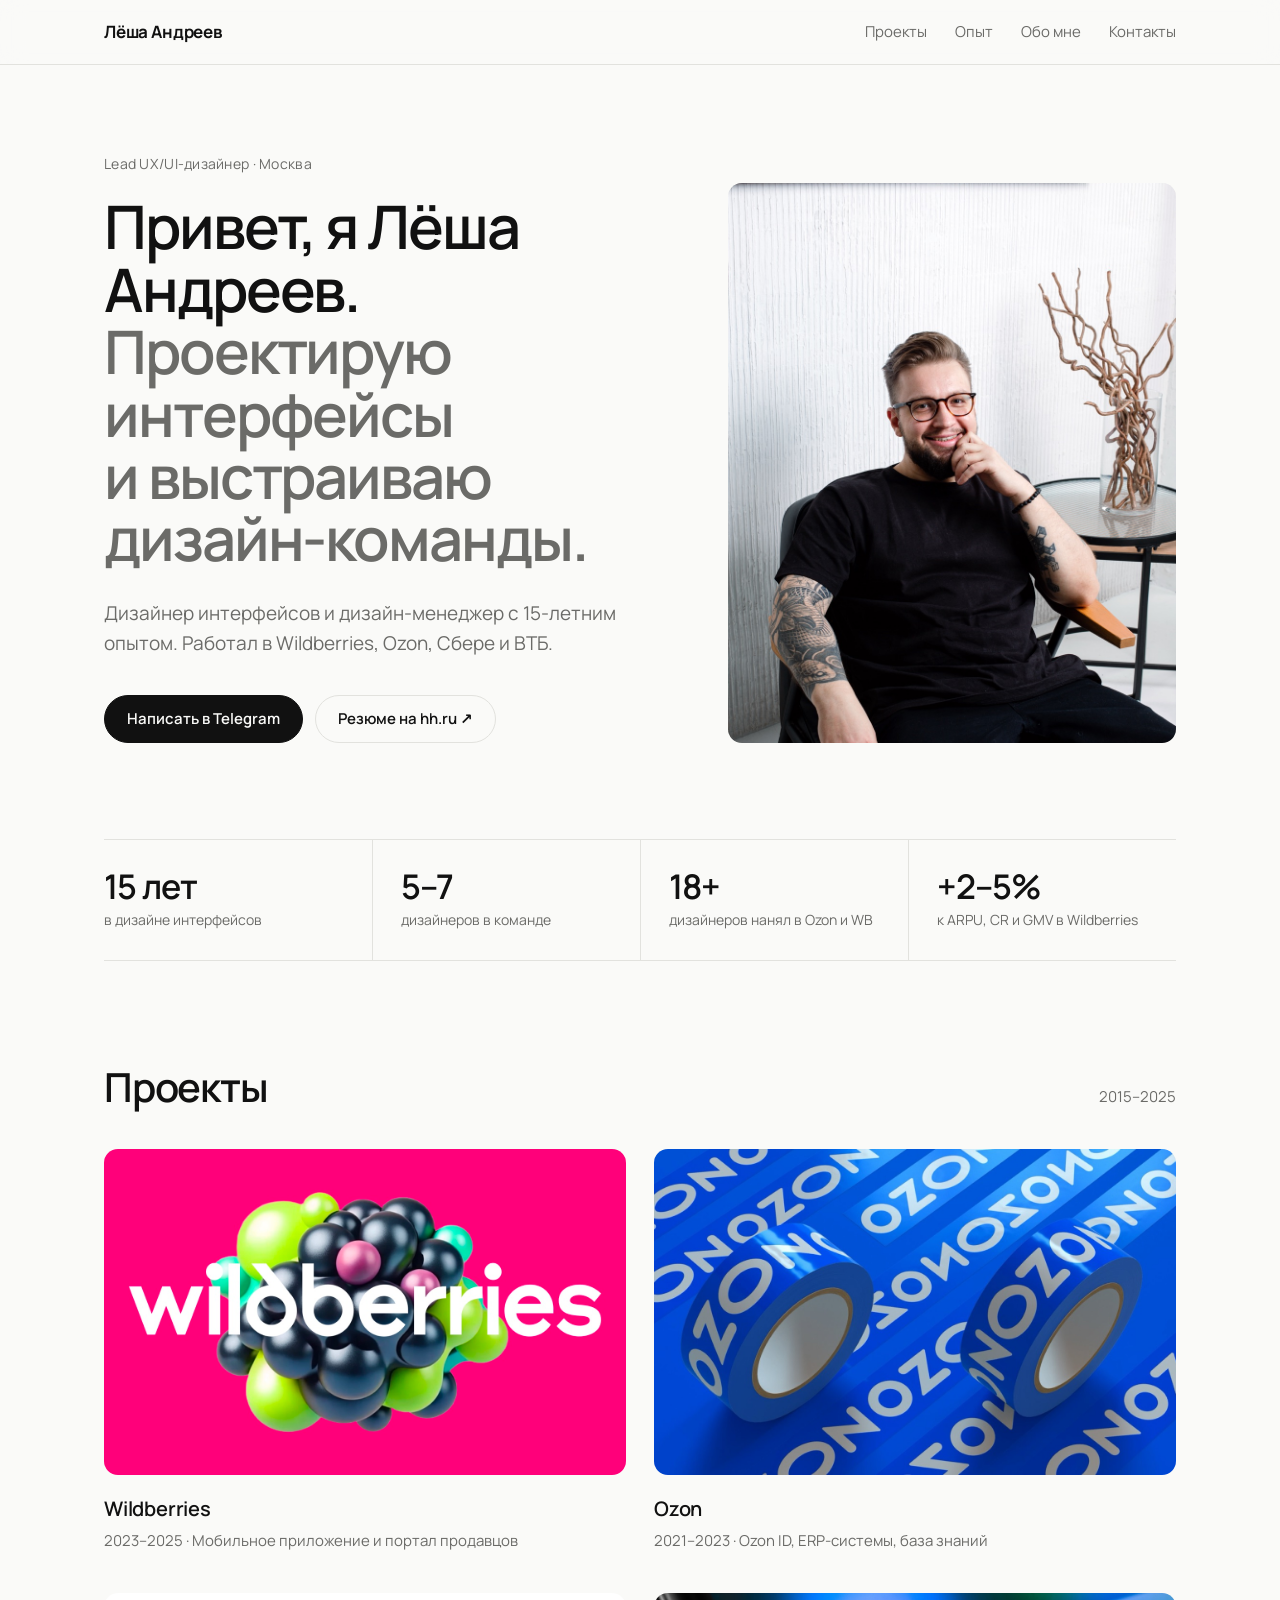
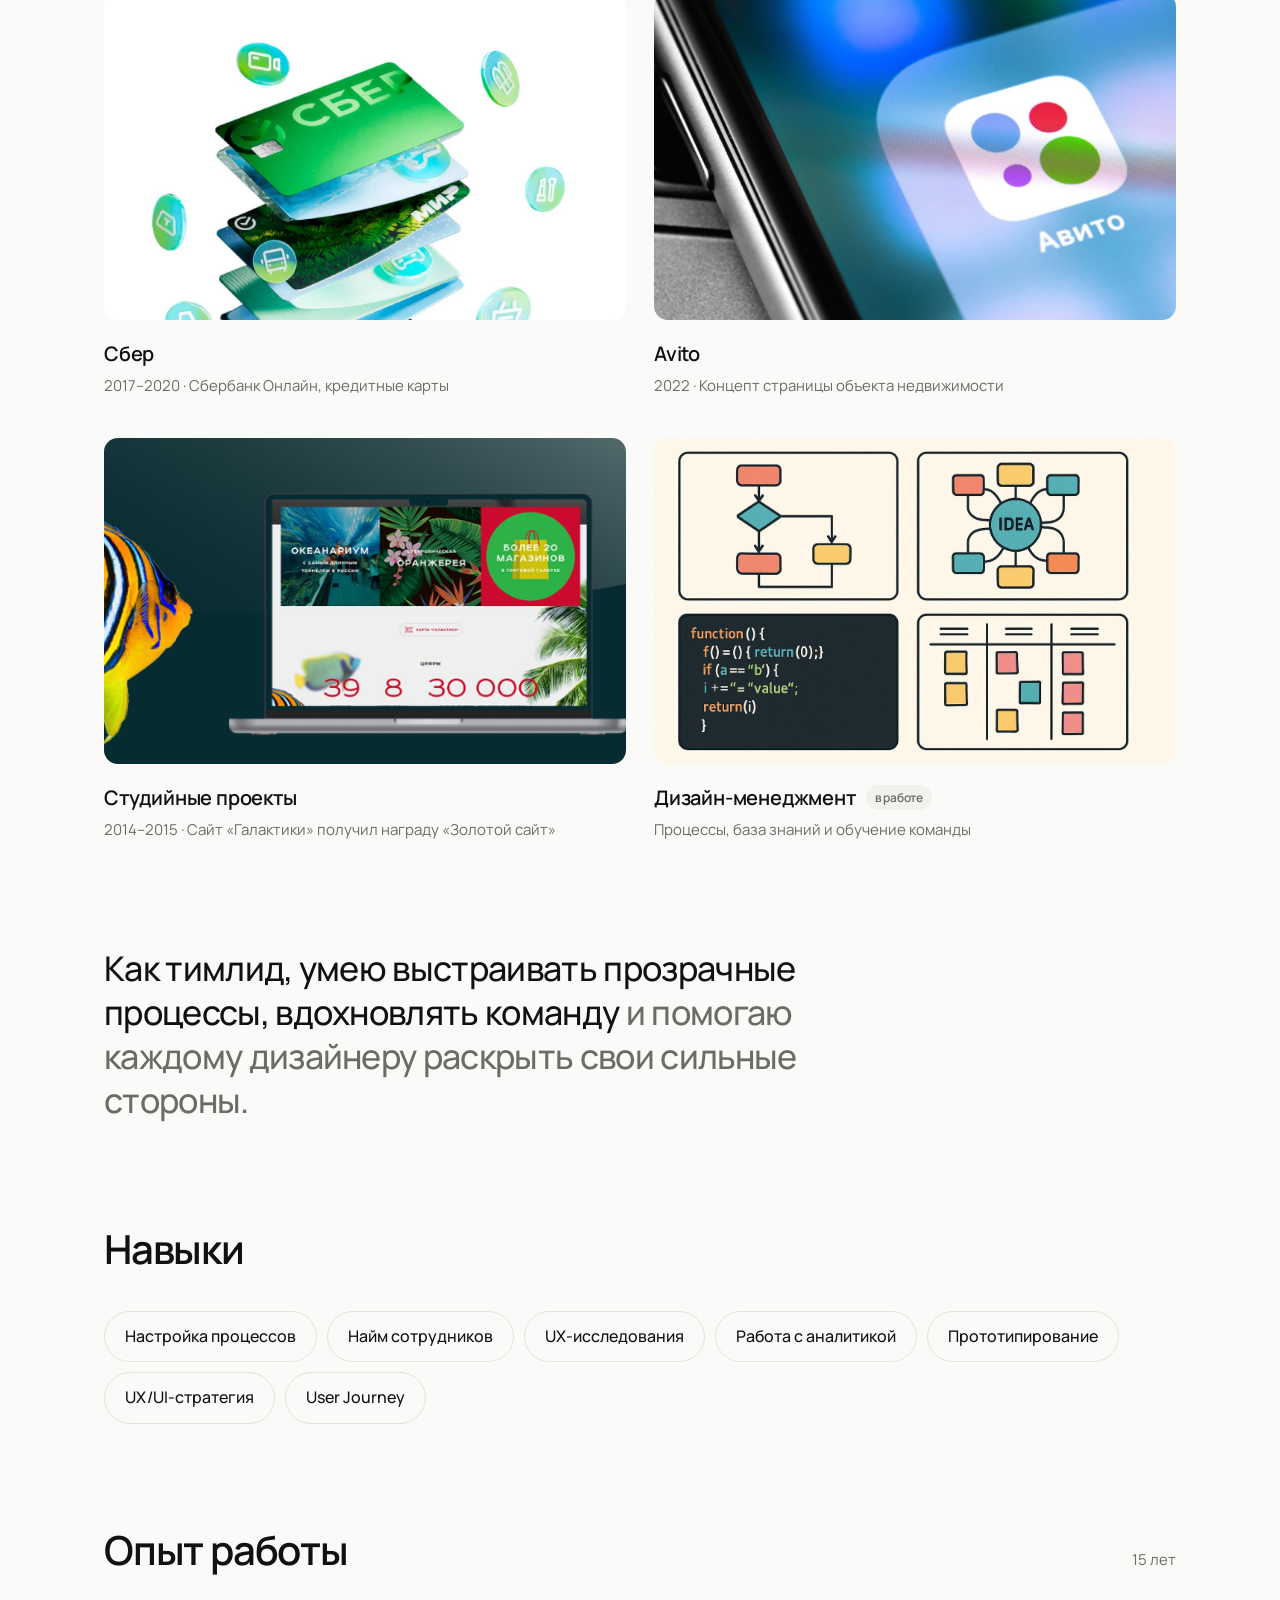
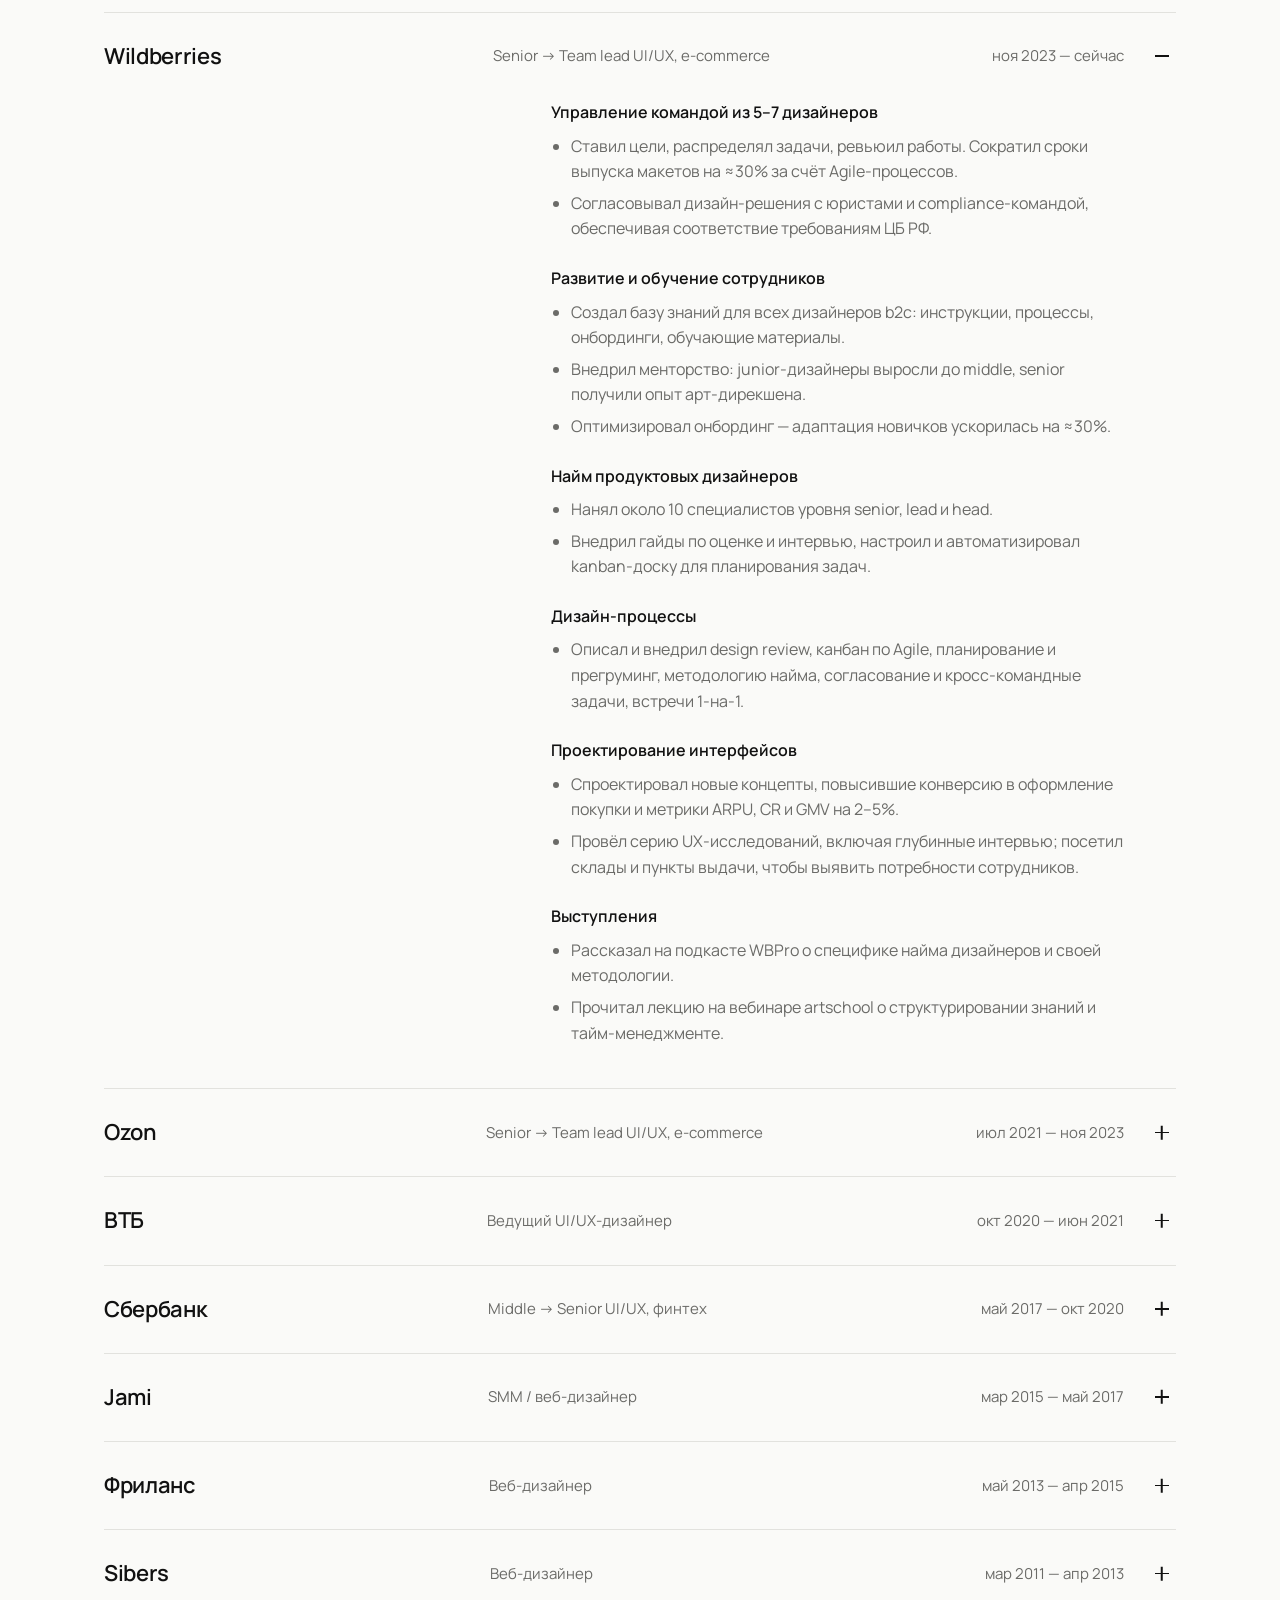
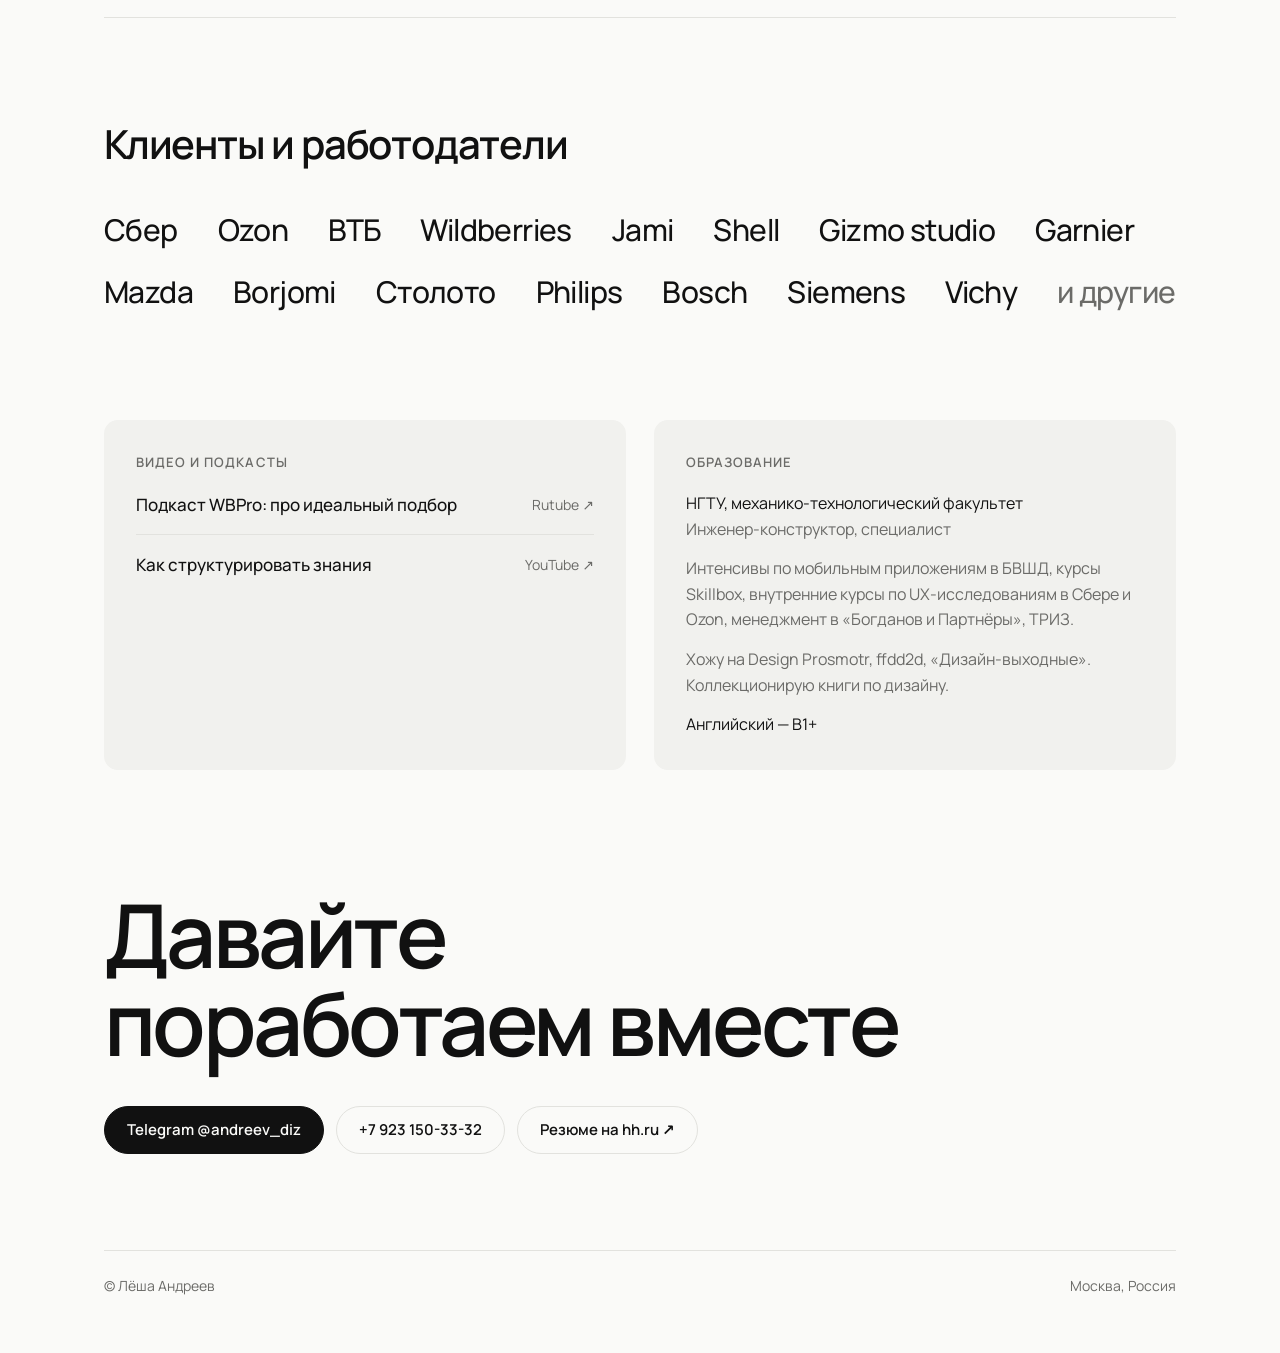
==== index.html @ 130e7003 "Портфолио: одностраничный сайт Co-Authored-By: Claude Opus 5.5 <noreply@anthropic.com>" ====
<!doctype html>
<html lang="ru">
<head>
<meta charset="utf-8">
<meta name="viewport" content="width=device-width, initial-scale=1">
<title>Портфолио Лёши Андреева</title>
<meta name="description" content="Портфолио Лёши Андреева: lead UX/UI-дизайнер и дизайн-менеджер, 15 лет опыта. Wildberries, Ozon, Сбер, ВТБ.">
<link rel="preconnect" href="https://fonts.googleapis.com">
<link rel="preconnect" href="https://fonts.gstatic.com" crossorigin>
<link href="https://fonts.googleapis.com/css2?family=Manrope:wght@400;500;600;700&display=swap" rel="stylesheet">
<style>
  :root {
    --bg: #fafaf8;
    --surface: #f1f1ee;
    --text: #111111;
    --muted: #6b6b68;
    --line: #e2e2de;
    --accent: #111111;
    --radius: 14px;
    --max: 1120px;
  }
  @media (prefers-color-scheme: dark) {
    :root:not([data-theme="light"]) {
      --bg: #0f0f0f;
      --surface: #1a1a1a;
      --text: #f2f2f0;
      --muted: #9a9a96;
      --line: #2a2a2a;
      --accent: #f2f2f0;
    }
  }
  :root[data-theme="dark"] {
    --bg: #0f0f0f;
    --surface: #1a1a1a;
    --text: #f2f2f0;
    --muted: #9a9a96;
    --line: #2a2a2a;
    --accent: #f2f2f0;
  }

  * { box-sizing: border-box; }
  html { scroll-behavior: smooth; }
  body {
    margin: 0;
    background: var(--bg);
    color: var(--text);
    font: 400 17px/1.6 "Manrope", system-ui, -apple-system, sans-serif;
    -webkit-font-smoothing: antialiased;
  }
  a { color: inherit; text-decoration: none; }
  img { display: block; max-width: 100%; }
  .wrap { max-width: var(--max); margin: 0 auto; padding: 0 24px; }

  /* Header */
  header {
    position: sticky; top: 0; z-index: 10;
    background: color-mix(in srgb, var(--bg) 85%, transparent);
    backdrop-filter: blur(12px);
    border-bottom: 1px solid var(--line);
  }
  header .wrap { display: flex; align-items: center; justify-content: space-between; height: 64px; }
  .logo { font-weight: 700; letter-spacing: -0.01em; }
  nav { display: flex; gap: 28px; font-size: 15px; color: var(--muted); }
  nav a:hover { color: var(--text); }

  /* Hero */
  .hero { display: grid; grid-template-columns: 1.25fr 1fr; gap: 64px; align-items: end; padding: 88px 0 96px; }
  .eyebrow { font-size: 14px; color: var(--muted); letter-spacing: 0.02em; margin-bottom: 20px; }
  h1 {
    font-size: clamp(38px, 5vw, 60px); line-height: 1.04; letter-spacing: -0.035em;
    font-weight: 600; margin: 0 0 28px;
  }
  h1 span { color: var(--muted); }
  .lead { font-size: 19px; color: var(--muted); max-width: 30em; margin: 0 0 36px; }
  .actions { display: flex; flex-wrap: wrap; gap: 12px; }
  .btn {
    display: inline-flex; align-items: center; gap: 8px; height: 48px; padding: 0 22px;
    border-radius: 999px; font-weight: 600; font-size: 15px;
    border: 1px solid var(--line); transition: background .2s, border-color .2s;
  }
  .btn:hover { border-color: var(--text); }
  .btn.primary { background: var(--accent); color: var(--bg); border-color: var(--accent); }
  .btn.primary:hover { opacity: .85; }
  .photo { border-radius: var(--radius); overflow: hidden; aspect-ratio: 4 / 5; background: var(--surface); }
  .photo img { width: 100%; height: 100%; object-fit: cover; object-position: 50% 30%; }

  .stats { display: grid; grid-template-columns: repeat(4, 1fr); border-top: 1px solid var(--line); border-bottom: 1px solid var(--line); }
  .stat { padding: 28px 0; }
  .stat + .stat { padding-left: 28px; border-left: 1px solid var(--line); }
  .stat b { display: block; font-size: 34px; font-weight: 600; letter-spacing: -0.03em; line-height: 1.1; }
  .stat span { font-size: 14px; color: var(--muted); }

  /* Sections */
  section { padding: 104px 0 0; }
  .sec-head { display: flex; justify-content: space-between; align-items: baseline; gap: 24px; margin-bottom: 40px; }
  h2 { font-size: clamp(28px, 3.4vw, 40px); letter-spacing: -0.03em; font-weight: 600; margin: 0; line-height: 1.1; }
  .sec-head p { margin: 0; color: var(--muted); font-size: 15px; }

  /* Projects */
  .grid { display: grid; grid-template-columns: repeat(2, 1fr); gap: 40px 28px; }
  .card .cover { border-radius: var(--radius); overflow: hidden; aspect-ratio: 16 / 10; background: var(--surface); }
  .card .cover img { width: 100%; height: 100%; object-fit: cover; transition: transform .6s ease; }
  .card:hover .cover img { transform: scale(1.03); }
  .card h3 { font-size: 20px; font-weight: 600; letter-spacing: -0.01em; margin: 18px 0 4px; display: flex; align-items: center; gap: 10px; }
  .card p { margin: 0; color: var(--muted); font-size: 15px; }
  .tag { font-size: 12px; font-weight: 600; padding: 3px 9px; border-radius: 999px; background: var(--surface); color: var(--muted); }

  /* Quote */
  .quote {
    margin: 104px 0 0; padding: 0;
    font-size: clamp(24px, 3vw, 34px); line-height: 1.3; letter-spacing: -0.02em; font-weight: 500;
    max-width: 24em;
  }
  .quote span { color: var(--muted); }

  /* Skills */
  .chips { display: flex; flex-wrap: wrap; gap: 10px; }
  .chip { padding: 12px 20px; border: 1px solid var(--line); border-radius: 999px; font-size: 16px; font-weight: 500; }

  /* Experience */
  .jobs { border-top: 1px solid var(--line); }
  details { border-bottom: 1px solid var(--line); }
  summary {
    list-style: none; cursor: pointer;
    display: grid; grid-template-columns: 1fr 1.3fr auto 28px; gap: 24px; align-items: center;
    padding: 26px 0;
  }
  summary::-webkit-details-marker { display: none; }
  summary .co { font-size: 22px; font-weight: 600; letter-spacing: -0.015em; }
  summary .role { color: var(--muted); font-size: 15px; }
  summary .when { color: var(--muted); font-size: 15px; white-space: nowrap; text-align: right; }
  summary .plus { width: 28px; height: 28px; position: relative; }
  summary .plus::before, summary .plus::after {
    content: ""; position: absolute; left: 7px; right: 7px; top: 13px; height: 1.5px; background: var(--text); transition: transform .25s;
  }
  summary .plus::after { transform: rotate(90deg); }
  details[open] summary .plus::after { transform: rotate(0); }
  summary:hover .co { opacity: .7; }
  .job-body { display: grid; grid-template-columns: 1fr 1.3fr auto 28px; gap: 24px; padding: 0 0 36px; }
  .job-body > div { grid-column: 2 / 4; }
  .job-body h4 { font-size: 16px; font-weight: 600; margin: 24px 0 8px; }
  .job-body h4:first-child { margin-top: 0; }
  .job-body p { margin: 0 0 10px; color: var(--muted); font-size: 16px; }
  .job-body ul { margin: 0; padding-left: 20px; color: var(--muted); font-size: 16px; }
  .job-body li { margin-bottom: 6px; }

  /* Clients */
  .clients { display: flex; flex-wrap: wrap; gap: 14px 40px; font-size: clamp(22px, 2.6vw, 30px); font-weight: 500; letter-spacing: -0.02em; }
  .clients span:last-child { color: var(--muted); }

  /* Talks + education */
  .two { display: grid; grid-template-columns: 1fr 1fr; gap: 28px; }
  .box { background: var(--surface); border-radius: var(--radius); padding: 32px; }
  .box h3 { font-size: 13px; font-weight: 600; text-transform: uppercase; letter-spacing: 0.08em; color: var(--muted); margin: 0 0 18px; }
  .box p { margin: 0 0 14px; font-size: 16px; }
  .box p:last-child { margin-bottom: 0; }
  .box .sub { color: var(--muted); }
  .talk { display: flex; justify-content: space-between; align-items: center; gap: 16px; padding: 16px 0; border-top: 1px solid var(--line); font-weight: 500; }
  .talk:first-of-type { border-top: 0; padding-top: 0; }
  .talk:hover { opacity: .65; }
  .talk small { color: var(--muted); font-weight: 400; font-size: 14px; white-space: nowrap; }

  /* Contact */
  .contact { padding: 120px 0 56px; }
  .contact h2 { font-size: clamp(40px, 7vw, 88px); line-height: 1; letter-spacing: -0.04em; margin-bottom: 40px; }
  .contact-list { display: flex; flex-wrap: wrap; gap: 12px; margin-bottom: 96px; }
  footer { display: flex; justify-content: space-between; gap: 16px; flex-wrap: wrap; color: var(--muted); font-size: 14px; border-top: 1px solid var(--line); padding-top: 24px; }

  /* Mobile */
  @media (max-width: 860px) {
    .wrap { padding: 0 16px; }
    nav { gap: 18px; font-size: 14px; }
    nav .hide-sm { display: none; }
    .hero { grid-template-columns: 1fr; gap: 40px; padding: 48px 0 56px; }
    .photo { aspect-ratio: 1 / 1; }
    .stats { grid-template-columns: repeat(2, 1fr); }
    .stat:nth-child(3) { padding-left: 0; border-left: 0; }
    .stat:nth-child(n+3) { border-top: 1px solid var(--line); }
    section { padding-top: 72px; }
    .quote { margin-top: 72px; }
    .sec-head { flex-direction: column; gap: 8px; margin-bottom: 28px; }
    .grid { grid-template-columns: 1fr; gap: 32px; }
    summary { grid-template-columns: 1fr 28px; gap: 4px 16px; padding: 20px 0; }
    summary .co { grid-column: 1; }
    summary .plus { grid-column: 2; grid-row: 1 / 4; }
    summary .role, summary .when { grid-column: 1; text-align: left; }
    .job-body { display: block; padding-bottom: 28px; }
    .two { grid-template-columns: 1fr; }
    .box { padding: 24px; }
    .contact { padding-top: 80px; }
    .contact-list { margin-bottom: 64px; }
  }
</style>
</head>
<body>

<header>
  <div class="wrap">
    <a href="#top" class="logo">Лёша Андреев</a>
    <nav>
      <a href="#projects">Проекты</a>
      <a href="#experience">Опыт</a>
      <a href="#about" class="hide-sm">Обо мне</a>
      <a href="#contact">Контакты</a>
    </nav>
  </div>
</header>

<main id="top">
  <div class="wrap">

    <div class="hero">
      <div>
        <div class="eyebrow">Lead UX/UI-дизайнер · Москва</div>
        <h1>Привет, я Лёша Андреев.<br><span>Проектирую интерфейсы и&nbsp;выстраиваю дизайн-команды.</span></h1>
        <p class="lead">Дизайнер интерфейсов и дизайн-менеджер с 15-летним опытом. Работал в Wildberries, Ozon, Сбере и ВТБ.</p>
        <div class="actions">
          <a class="btn primary" href="https://t.me/andreev_diz" target="_blank" rel="noopener">Написать в Telegram</a>
          <a class="btn" href="https://hh.ru/resume/7a174d0dff00e1d45f0039ed1f344945765846" target="_blank" rel="noopener">Резюме на hh.ru ↗</a>
        </div>
      </div>
      <div class="photo"><img src="img/me.jpg" alt="Лёша Андреев" width="933" height="1400"></div>
    </div>

    <div class="stats">
      <div class="stat"><b>15 лет</b><span>в дизайне интерфейсов</span></div>
      <div class="stat"><b>5–7</b><span>дизайнеров в команде</span></div>
      <div class="stat"><b>18+</b><span>дизайнеров нанял в Ozon и WB</span></div>
      <div class="stat"><b>+2–5%</b><span>к ARPU, CR и GMV в Wildberries</span></div>
    </div>

    <section id="projects">
      <div class="sec-head">
        <h2>Проекты</h2>
        <p>2015–2025</p>
      </div>
      <div class="grid">
        <article class="card">
          <div class="cover"><img src="img/wb-cover.jpg" alt="Интерфейсы Wildberries" loading="lazy"></div>
          <h3>Wildberries</h3>
          <p>2023–2025 · Мобильное приложение и портал продавцов</p>
        </article>
        <article class="card">
          <div class="cover"><img src="img/ozon-cover.jpg" alt="Ozon" loading="lazy"></div>
          <h3>Ozon</h3>
          <p>2021–2023 · Ozon ID, ERP-системы, база знаний</p>
        </article>
        <article class="card">
          <div class="cover"><img src="img/sber-cover.jpg" alt="Кредитные карты Сбера" loading="lazy"></div>
          <h3>Сбер</h3>
          <p>2017–2020 · Сбербанк Онлайн, кредитные карты</p>
        </article>
        <article class="card">
          <div class="cover"><img src="img/avito-cover.jpg" alt="Авито" loading="lazy"></div>
          <h3>Avito</h3>
          <p>2022 · Концепт страницы объекта недвижимости</p>
        </article>
        <article class="card">
          <div class="cover"><img src="img/studio-cover.jpg" alt="Сайт «Галактика»" loading="lazy"></div>
          <h3>Студийные проекты</h3>
          <p>2014–2015 · Сайт «Галактики» получил награду «Золотой сайт»</p>
        </article>
        <article class="card">
          <div class="cover"><img src="img/dm-cover.jpg" alt="Дизайн-менеджмент" loading="lazy"></div>
          <h3>Дизайн-менеджмент <span class="tag">в работе</span></h3>
          <p>Процессы, база знаний и обучение команды</p>
        </article>
      </div>
    </section>

    <p class="quote" id="about">Как тимлид, умею выстраивать прозрачные процессы, вдохновлять команду <span>и помогаю каждому дизайнеру раскрыть свои сильные стороны.</span></p>

    <section>
      <div class="sec-head"><h2>Навыки</h2></div>
      <div class="chips">
        <span class="chip">Настройка процессов</span>
        <span class="chip">Найм сотрудников</span>
        <span class="chip">UX-исследования</span>
        <span class="chip">Работа с аналитикой</span>
        <span class="chip">Прототипирование</span>
        <span class="chip">UX/UI-стратегия</span>
        <span class="chip">User Journey</span>
      </div>
    </section>

    <section id="experience">
      <div class="sec-head">
        <h2>Опыт работы</h2>
        <p>15 лет</p>
      </div>
      <div class="jobs">

        <details open>
          <summary><span class="co">Wildberries</span><span class="role">Senior → Team lead UI/UX, e-commerce</span><span class="when">ноя 2023 — сейчас</span><span class="plus"></span></summary>
          <div class="job-body"><div>
            <h4>Управление командой из 5–7 дизайнеров</h4>
            <ul>
              <li>Ставил цели, распределял задачи, ревьюил работы. Сократил сроки выпуска макетов на ≈30% за счёт Agile-процессов.</li>
              <li>Согласовывал дизайн-решения с юристами и compliance-командой, обеспечивая соответствие требованиям ЦБ РФ.</li>
            </ul>
            <h4>Развитие и обучение сотрудников</h4>
            <ul>
              <li>Создал базу знаний для всех дизайнеров b2c: инструкции, процессы, онбординги, обучающие материалы.</li>
              <li>Внедрил менторство: junior-дизайнеры выросли до middle, senior получили опыт арт-дирекшена.</li>
              <li>Оптимизировал онбординг — адаптация новичков ускорилась на ≈30%.</li>
            </ul>
            <h4>Найм продуктовых дизайнеров</h4>
            <ul>
              <li>Нанял около 10 специалистов уровня senior, lead и head.</li>
              <li>Внедрил гайды по оценке и интервью, настроил и автоматизировал kanban-доску для планирования задач.</li>
            </ul>
            <h4>Дизайн-процессы</h4>
            <ul>
              <li>Описал и внедрил design review, канбан по Agile, планирование и прегруминг, методологию найма, согласование и кросс-командные задачи, встречи 1-на-1.</li>
            </ul>
            <h4>Проектирование интерфейсов</h4>
            <ul>
              <li>Спроектировал новые концепты, повысившие конверсию в оформление покупки и метрики ARPU, CR и GMV на 2–5%.</li>
              <li>Провёл серию UX-исследований, включая глубинные интервью; посетил склады и пункты выдачи, чтобы выявить потребности сотрудников.</li>
            </ul>
            <h4>Выступления</h4>
            <ul>
              <li>Рассказал на подкасте WBPro о специфике найма дизайнеров и своей методологии.</li>
              <li>Прочитал лекцию на вебинаре artschool о структурировании знаний и тайм-менеджменте.</li>
            </ul>
          </div></div>
        </details>

        <details>
          <summary><span class="co">Ozon</span><span class="role">Senior → Team lead UI/UX, e-commerce</span><span class="when">июл 2021 — ноя 2023</span><span class="plus"></span></summary>
          <div class="job-body"><div>
            <h4>Управление командой 5+ дизайнеров</h4>
            <ul>
              <li>Ставил цели, распределял задачи, ревьюил работы. Сократил сроки выпуска макетов на ≈30% за счёт Agile-процессов.</li>
              <li>Нанял 8+ дизайнеров, в том числе двух лидов.</li>
            </ul>
            <h4>Развитие сотрудников</h4>
            <ul>
              <li>Выстроил внутреннее обучение и наставничество, сформировал культуру постоянного развития. Подбирал курсы для сотрудников на основе анализа их слабых сторон.</li>
            </ul>
            <h4>Дизайн-процессы</h4>
            <ul>
              <li>Создал систему анализа негативных отзывов на основе Big Data.</li>
              <li>Внедрил design review, канбан по Agile, планирование и прегруминг, методологию найма, встречи 1-на-1.</li>
            </ul>
            <h4>Проектирование интерфейсов</h4>
            <ul>
              <li>Спроектировал и протестировал единую авторизацию Ozon ID для всех платформ: скорость авторизации +28%, безопасность приложений STD +14%.</li>
              <li>Переработал CRM для техподдержки — время обработки заявок сократилось на 36%.</li>
              <li>Добавил и стандартизировал 100+ компонентов дизайн-системы, выстроил паттерны и мастер-файлы — внедрение в разработку ускорилось на 26%.</li>
            </ul>
            <h4>UX-исследования</h4>
            <ul>
              <li>Работал «в полях»: ездил к сотрудникам техподдержки, которые пользуются софтом моей команды, проводил глубинные интервью.</li>
              <li>Обеспечил рост конверсии на 15% благодаря улучшениям интерфейса и A/B-тестам.</li>
            </ul>
          </div></div>
        </details>

        <details>
          <summary><span class="co">ВТБ</span><span class="role">Ведущий UI/UX-дизайнер</span><span class="when">окт 2020 — июн 2021</span><span class="plus"></span></summary>
          <div class="job-body"><div>
            <p>Полный цикл дизайна цифровых продуктов для B2B- и B2C-направлений банка: проектирование, исследования, прототипы, пользовательские сценарии, юзабилити-тесты и сопровождение разработки.</p>
            <h4>Результаты</h4>
            <ul>
              <li>Регистрации юрлиц через сайт выросли на 34%, видимость новых сервисов (SOV) — на 23%.</li>
              <li>Создал сервисы онлайн-регистрации ИП и ООО на сайте ВТБ — от исследований до тестирования готовых решений.</li>
              <li>Разработал серию продающих лендингов для малого и среднего бизнеса.</li>
              <li>Создавал баннеры и адаптировал креативы для онлайн- и офлайн-кампаний.</li>
              <li>Участвовал во всех этапах вывода новых продуктов — от идеи до аналитики поведения пользователей.</li>
            </ul>
          </div></div>
        </details>

        <details>
          <summary><span class="co">Сбербанк</span><span class="role">Middle → Senior UI/UX, финтех</span><span class="when">май 2017 — окт 2020</span><span class="plus"></span></summary>
          <div class="job-body"><div>
            <h4>Проектирование интерфейсов</h4>
            <ul>
              <li>Проектировал и модернизировал мобильное приложение и веб-версию «Сбербанк Онлайн».</li>
              <li>Разработал интерфейсы оформления и выдачи кредитных карт (WEB 3.0, SBOL PRO).</li>
              <li>Создал внутренние сервисы для рабочих мест сотрудников ППРБ.</li>
            </ul>
            <h4>Менторство и обучение</h4>
            <ul>
              <li>Внедрил методику проектирования в Figma для аналитических команд: обучил две команды, провёл три вебинара, подготовил шаблоны и видеолекции.</li>
              <li>Курировал трёх дизайнеров как ментор.</li>
            </ul>
            <h4>Исследования и аналитика</h4>
            <ul>
              <li>Провёл 20+ UX-исследований и юзабилити-тестов, в том числе тестировал инклюзивные интерфейсы с незрячими пользователями.</li>
              <li>По метрикам нашёл слабые места в оформлении кредитных карт, сократил число шагов и поднял конверсию на 17%.</li>
            </ul>
            <h4>Процессы и документация</h4>
            <ul>
              <li>Перенёс корпоративный UI-kit из Sketch в Figma.</li>
              <li>Создал каталог экранных форм в InVision для проекта ЕКПиТ, участвовал в создании методического пособия по проектированию интерфейсов.</li>
              <li>Регулярно презентовал проекты дизайн-комьюнити и руководству, читал лекции для дизайнеров компании.</li>
            </ul>
          </div></div>
        </details>

        <details>
          <summary><span class="co">Jami</span><span class="role">SMM / веб-дизайнер</span><span class="when">мар 2015 — май 2017</span><span class="plus"></span></summary>
          <div class="job-body"><div>
            <p>Визуальный контент для SMM-стратегий международных брендов: Mazda, Bosch, Philips, Siemens, Borjomi, Garnier, Vichy и других.</p>
            <ul>
              <li>Формировал концепции визуального стиля, генерировал идеи для постинга и промокампаний.</li>
              <li>Делал статичные, анимированные и видеопосты для соцсетей.</li>
              <li>Оформлял профили и истории брендов, адаптировал контент под брендбук каждого клиента.</li>
              <li>Согласовывал креативные концепции с командой и заказчиком.</li>
            </ul>
          </div></div>
        </details>

        <details>
          <summary><span class="co">Фриланс</span><span class="role">Веб-дизайнер</span><span class="when">май 2013 — апр 2015</span><span class="plus"></span></summary>
          <div class="job-body"><div>
            <p>Фирменный стиль, дизайн-стратегии и интерфейсы сайтов для компаний разных отраслей — от сбора требований до сдачи продукта.</p>
            <ul>
              <li>Открыл собственную дизайн-студию и нанял около 20 специалистов.</li>
              <li>Реализовал 40+ проектов фирменного стиля, веб-дизайна и иллюстраций.</li>
              <li>Собирал и вёл команды для крупных проектов; несколько работ отметили профессиональные сообщества.</li>
            </ul>
          </div></div>
        </details>

        <details>
          <summary><span class="co">Sibers</span><span class="role">Веб-дизайнер</span><span class="when">мар 2011 — апр 2013</span><span class="plus"></span></summary>
          <div class="job-body"><div>
            <p>Дизайн цифровых продуктов для частных американских компаний и госструктур — медицина, пожарная безопасность, недвижимость.</p>
            <ul>
              <li>Оценивал объём, сроки и стоимость дизайна для крупных проектов.</li>
              <li>Писал проектную и техническую документацию на английском, вёл переговоры с зарубежными заказчиками и презентовал решения.</li>
              <li>Ускорил согласование этапов за счёт налаженной коммуникации между командой и клиентами.</li>
            </ul>
          </div></div>
        </details>

      </div>
    </section>

    <section>
      <div class="sec-head"><h2>Клиенты и работодатели</h2></div>
      <div class="clients">
        <span>Сбер</span><span>Ozon</span><span>ВТБ</span><span>Wildberries</span><span>Jami</span><span>Shell</span><span>Gizmo studio</span><span>Garnier</span><span>Mazda</span><span>Borjomi</span><span>Столото</span><span>Philips</span><span>Bosch</span><span>Siemens</span><span>Vichy</span><span>и другие</span>
      </div>
    </section>

    <section>
      <div class="two">
        <div class="box">
          <h3>Видео и подкасты</h3>
          <a class="talk" href="https://rutube.ru/video/private/43c2cfaa48f5e0c092d3531594879c45/?p=OMNYX0XNSDkh44FQ8rXd_A" target="_blank" rel="noopener">Подкаст WBPro: про идеальный подбор <small>Rutube ↗</small></a>
          <a class="talk" href="https://youtu.be/RkcHl_42Igc?si=8VWxvNSe-mC_7-BV" target="_blank" rel="noopener">Как структурировать знания <small>YouTube ↗</small></a>
        </div>
        <div class="box">
          <h3>Образование</h3>
          <p>НГТУ, механико-технологический факультет<br><span class="sub">Инженер-конструктор, специалист</span></p>
          <p class="sub">Интенсивы по мобильным приложениям в БВШД, курсы Skillbox, внутренние курсы по UX-исследованиям в Сбере и Ozon, менеджмент в «Богданов и Партнёры», ТРИЗ.</p>
          <p class="sub">Хожу на Design Prosmotr, ffdd2d, «Дизайн-выходные». Коллекционирую книги по дизайну.</p>
          <p>Английский — B1+</p>
        </div>
      </div>
    </section>

    <div class="contact" id="contact">
      <h2>Давайте<br>поработаем вместе</h2>
      <div class="contact-list">
        <a class="btn primary" href="https://t.me/andreev_diz" target="_blank" rel="noopener">Telegram @andreev_diz</a>
        <a class="btn" href="tel:+79231503332">+7 923 150-33-32</a>
        <a class="btn" href="https://hh.ru/resume/7a174d0dff00e1d45f0039ed1f344945765846" target="_blank" rel="noopener">Резюме на hh.ru ↗</a>
      </div>
      <footer>
        <span>© Лёша Андреев</span>
        <span>Москва, Россия</span>
      </footer>
    </div>

  </div>
</main>
</body>
</html>
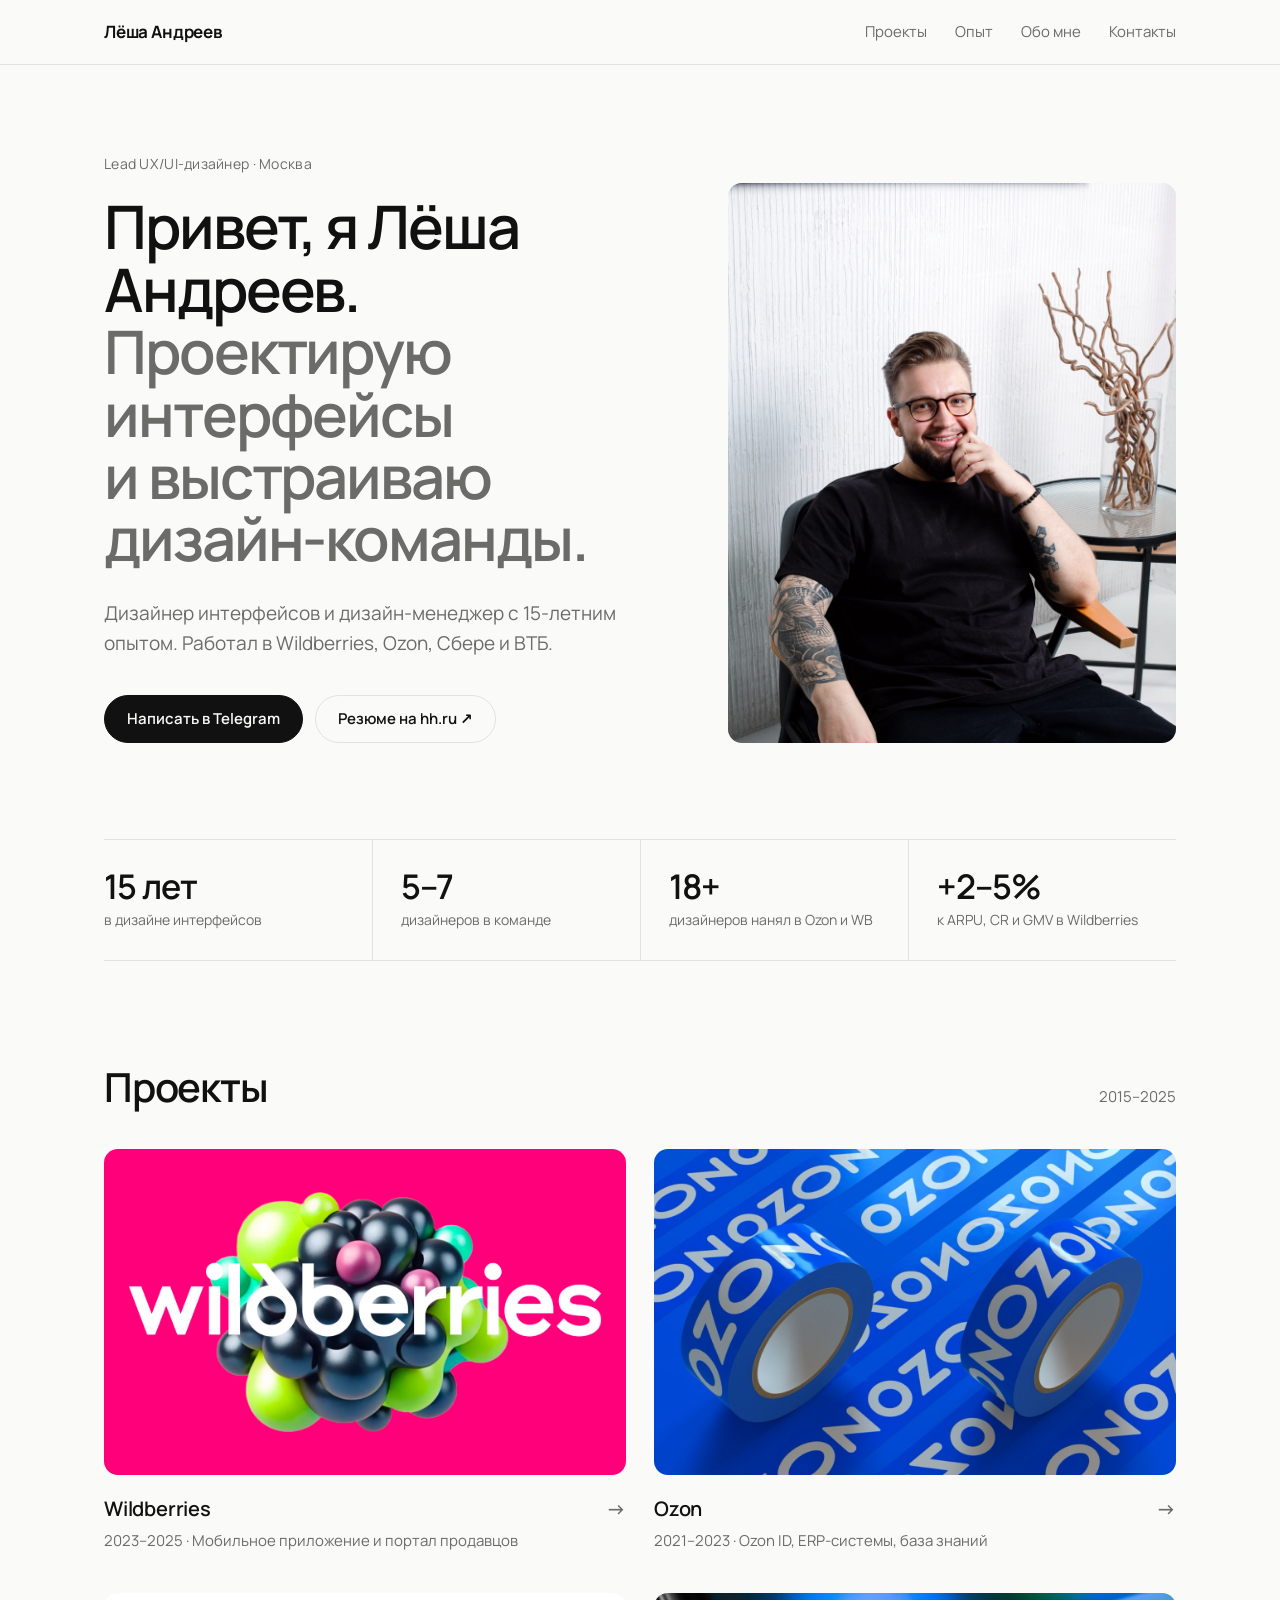
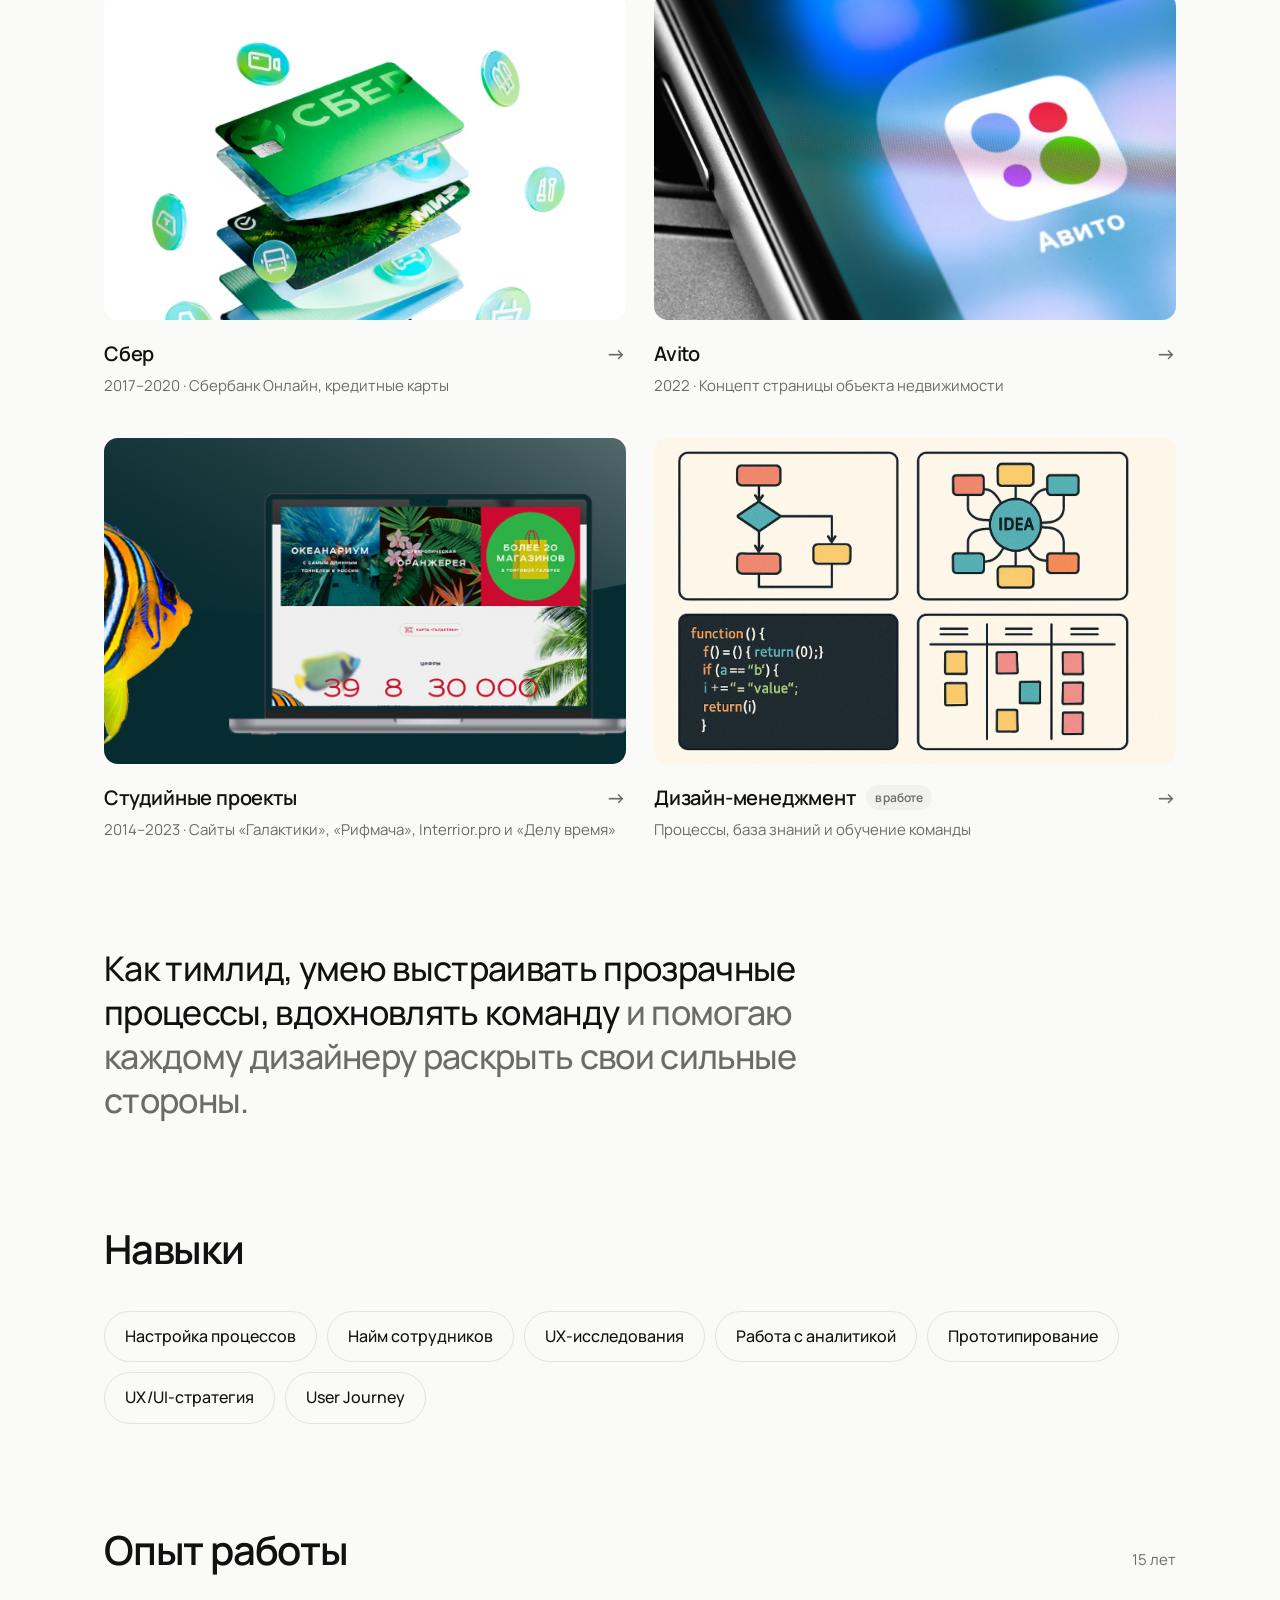
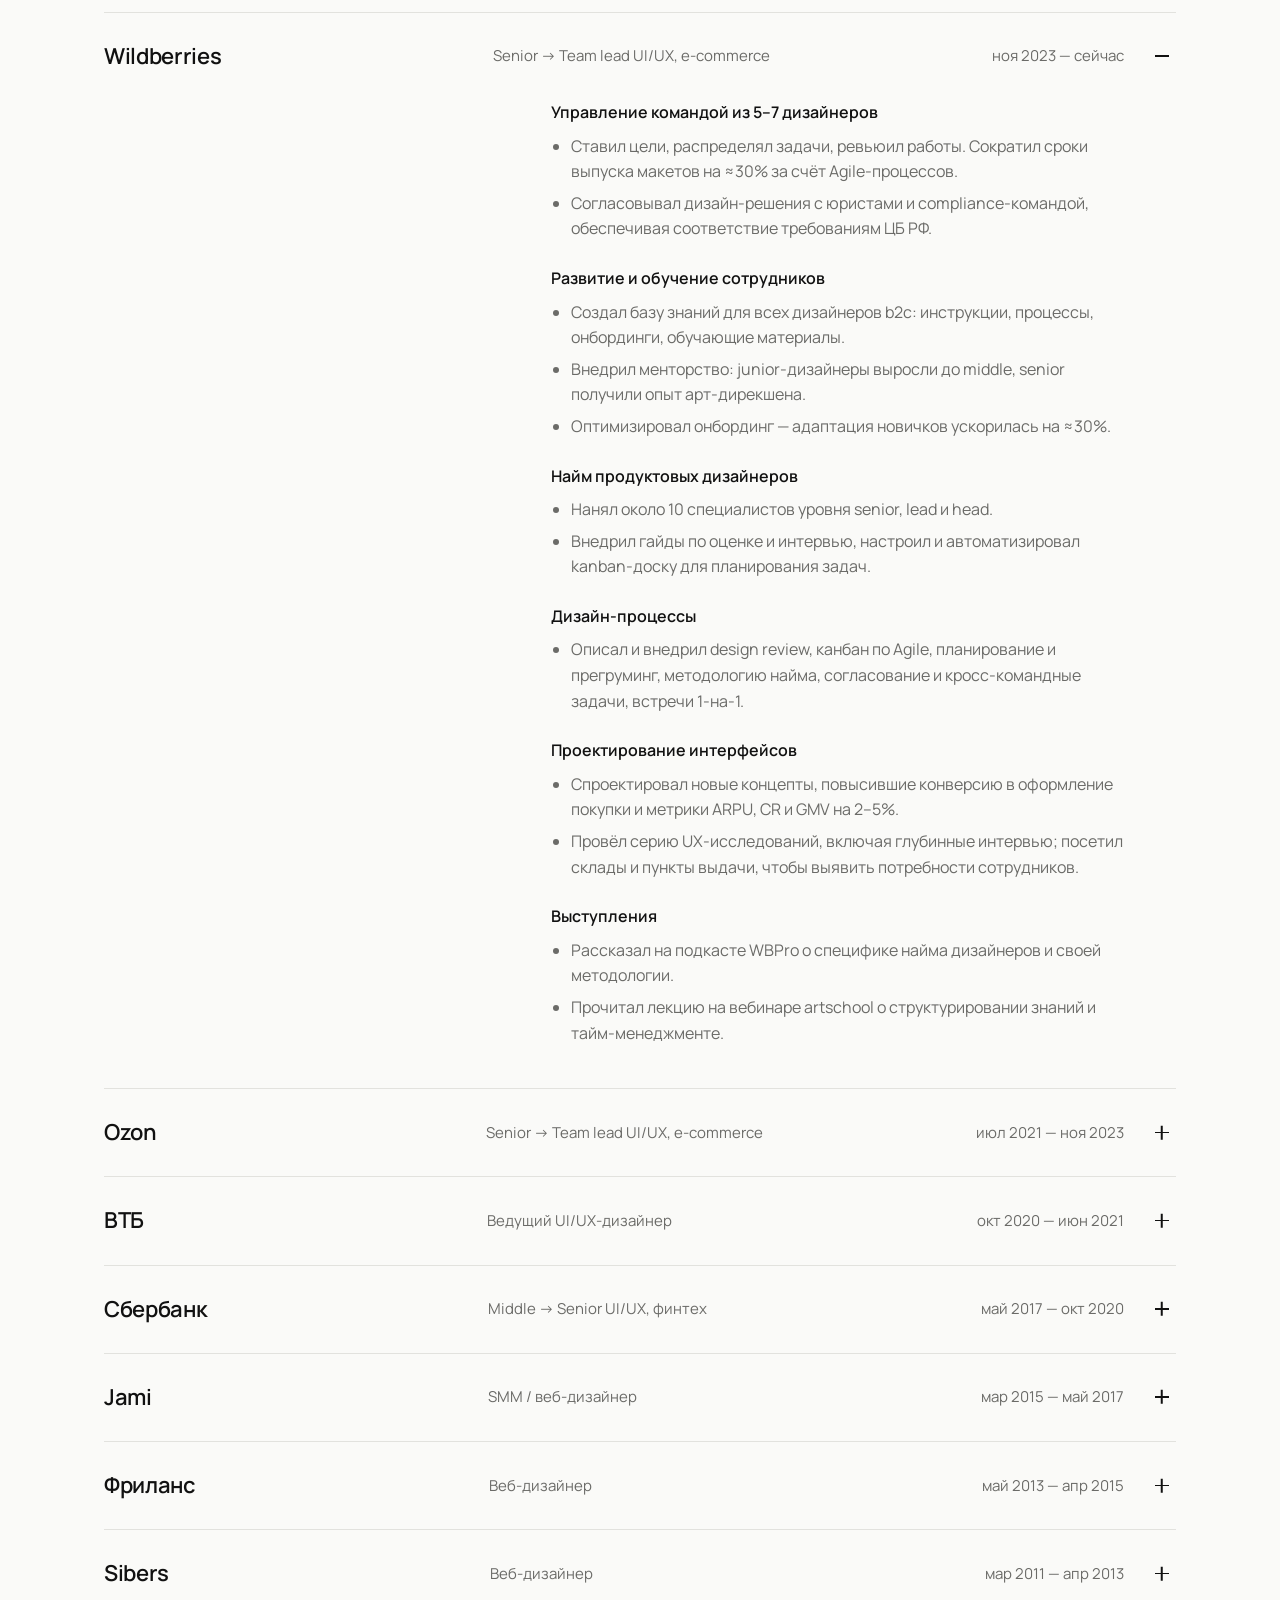
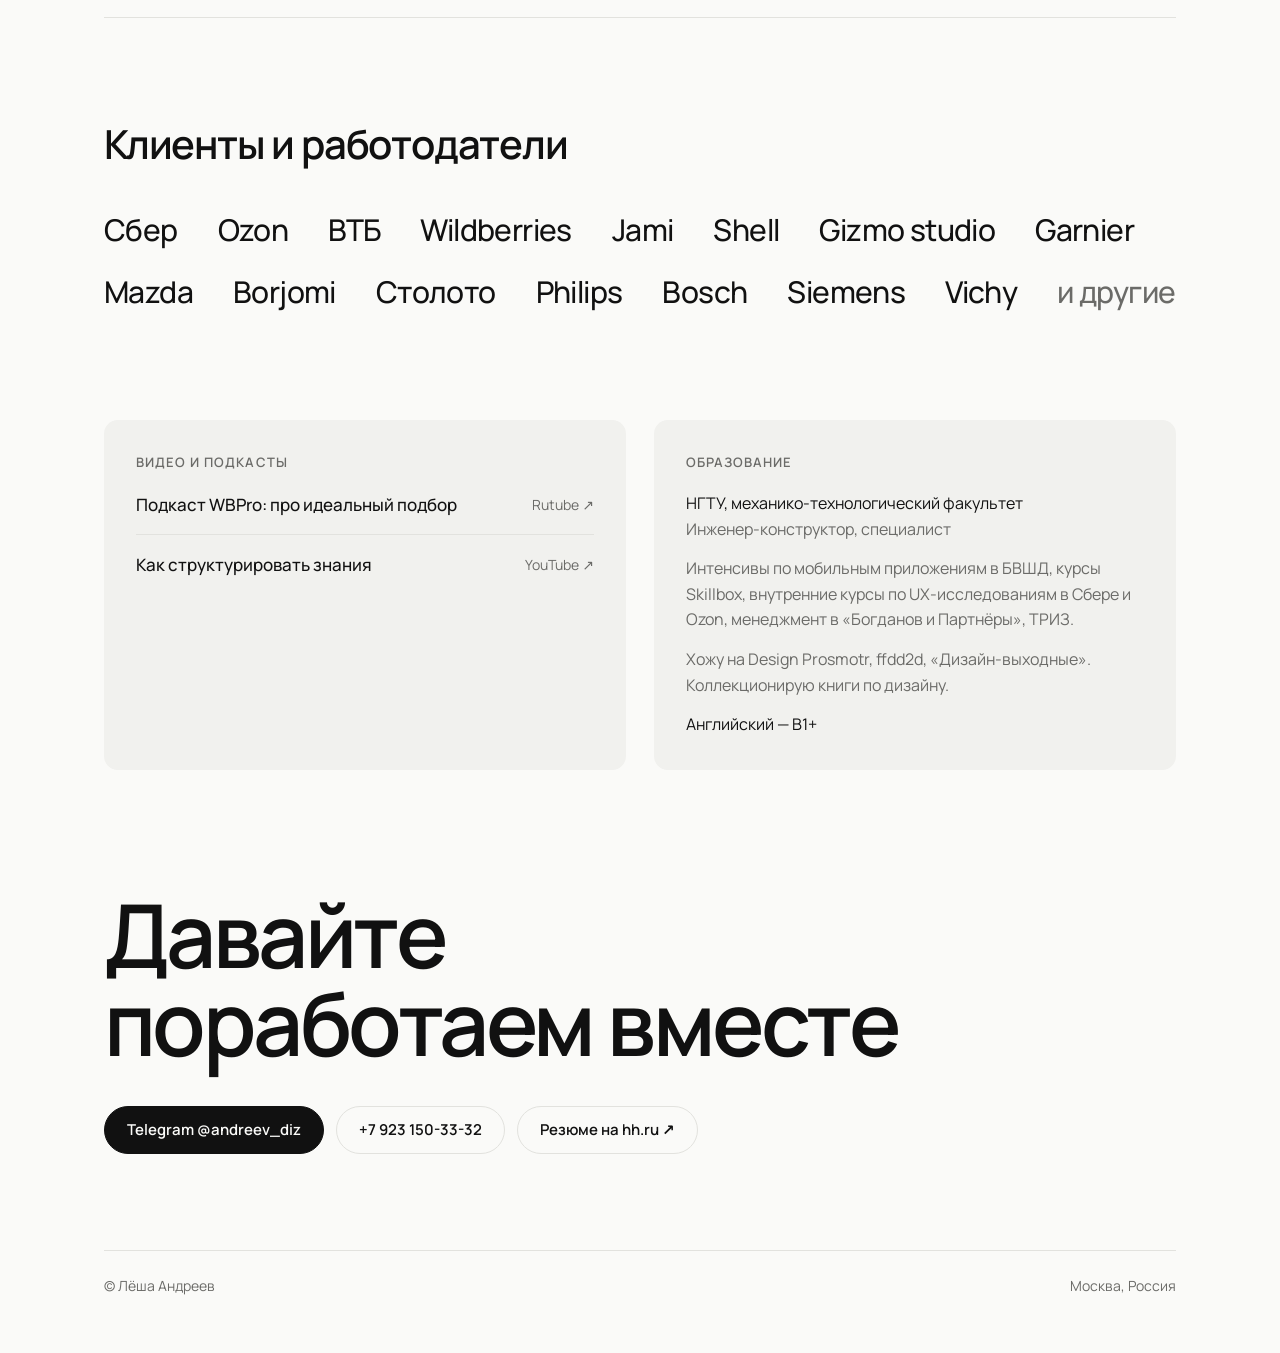
==== commit 06d631ba: "Страницы кейсов: Wildberries, Ozon, Сбер, Avito, студийные проекты, дизайн-менеджмент Co-Authored-By" ====
--- a/index.html
+++ b/index.html
@@ -8,189 +8,7 @@
 <link rel="preconnect" href="https://fonts.googleapis.com">
 <link rel="preconnect" href="https://fonts.gstatic.com" crossorigin>
 <link href="https://fonts.googleapis.com/css2?family=Manrope:wght@400;500;600;700&display=swap" rel="stylesheet">
-<style>
-  :root {
-    --bg: #fafaf8;
-    --surface: #f1f1ee;
-    --text: #111111;
-    --muted: #6b6b68;
-    --line: #e2e2de;
-    --accent: #111111;
-    --radius: 14px;
-    --max: 1120px;
-  }
-  @media (prefers-color-scheme: dark) {
-    :root:not([data-theme="light"]) {
-      --bg: #0f0f0f;
-      --surface: #1a1a1a;
-      --text: #f2f2f0;
-      --muted: #9a9a96;
-      --line: #2a2a2a;
-      --accent: #f2f2f0;
-    }
-  }
-  :root[data-theme="dark"] {
-    --bg: #0f0f0f;
-    --surface: #1a1a1a;
-    --text: #f2f2f0;
-    --muted: #9a9a96;
-    --line: #2a2a2a;
-    --accent: #f2f2f0;
-  }
-
-  * { box-sizing: border-box; }
-  html { scroll-behavior: smooth; }
-  body {
-    margin: 0;
-    background: var(--bg);
-    color: var(--text);
-    font: 400 17px/1.6 "Manrope", system-ui, -apple-system, sans-serif;
-    -webkit-font-smoothing: antialiased;
-  }
-  a { color: inherit; text-decoration: none; }
-  img { display: block; max-width: 100%; }
-  .wrap { max-width: var(--max); margin: 0 auto; padding: 0 24px; }
-
-  /* Header */
-  header {
-    position: sticky; top: 0; z-index: 10;
-    background: color-mix(in srgb, var(--bg) 85%, transparent);
-    backdrop-filter: blur(12px);
-    border-bottom: 1px solid var(--line);
-  }
-  header .wrap { display: flex; align-items: center; justify-content: space-between; height: 64px; }
-  .logo { font-weight: 700; letter-spacing: -0.01em; }
-  nav { display: flex; gap: 28px; font-size: 15px; color: var(--muted); }
-  nav a:hover { color: var(--text); }
-
-  /* Hero */
-  .hero { display: grid; grid-template-columns: 1.25fr 1fr; gap: 64px; align-items: end; padding: 88px 0 96px; }
-  .eyebrow { font-size: 14px; color: var(--muted); letter-spacing: 0.02em; margin-bottom: 20px; }
-  h1 {
-    font-size: clamp(38px, 5vw, 60px); line-height: 1.04; letter-spacing: -0.035em;
-    font-weight: 600; margin: 0 0 28px;
-  }
-  h1 span { color: var(--muted); }
-  .lead { font-size: 19px; color: var(--muted); max-width: 30em; margin: 0 0 36px; }
-  .actions { display: flex; flex-wrap: wrap; gap: 12px; }
-  .btn {
-    display: inline-flex; align-items: center; gap: 8px; height: 48px; padding: 0 22px;
-    border-radius: 999px; font-weight: 600; font-size: 15px;
-    border: 1px solid var(--line); transition: background .2s, border-color .2s;
-  }
-  .btn:hover { border-color: var(--text); }
-  .btn.primary { background: var(--accent); color: var(--bg); border-color: var(--accent); }
-  .btn.primary:hover { opacity: .85; }
-  .photo { border-radius: var(--radius); overflow: hidden; aspect-ratio: 4 / 5; background: var(--surface); }
-  .photo img { width: 100%; height: 100%; object-fit: cover; object-position: 50% 30%; }
-
-  .stats { display: grid; grid-template-columns: repeat(4, 1fr); border-top: 1px solid var(--line); border-bottom: 1px solid var(--line); }
-  .stat { padding: 28px 0; }
-  .stat + .stat { padding-left: 28px; border-left: 1px solid var(--line); }
-  .stat b { display: block; font-size: 34px; font-weight: 600; letter-spacing: -0.03em; line-height: 1.1; }
-  .stat span { font-size: 14px; color: var(--muted); }
-
-  /* Sections */
-  section { padding: 104px 0 0; }
-  .sec-head { display: flex; justify-content: space-between; align-items: baseline; gap: 24px; margin-bottom: 40px; }
-  h2 { font-size: clamp(28px, 3.4vw, 40px); letter-spacing: -0.03em; font-weight: 600; margin: 0; line-height: 1.1; }
-  .sec-head p { margin: 0; color: var(--muted); font-size: 15px; }
-
-  /* Projects */
-  .grid { display: grid; grid-template-columns: repeat(2, 1fr); gap: 40px 28px; }
-  .card .cover { border-radius: var(--radius); overflow: hidden; aspect-ratio: 16 / 10; background: var(--surface); }
-  .card .cover img { width: 100%; height: 100%; object-fit: cover; transition: transform .6s ease; }
-  .card:hover .cover img { transform: scale(1.03); }
-  .card h3 { font-size: 20px; font-weight: 600; letter-spacing: -0.01em; margin: 18px 0 4px; display: flex; align-items: center; gap: 10px; }
-  .card p { margin: 0; color: var(--muted); font-size: 15px; }
-  .tag { font-size: 12px; font-weight: 600; padding: 3px 9px; border-radius: 999px; background: var(--surface); color: var(--muted); }
-
-  /* Quote */
-  .quote {
-    margin: 104px 0 0; padding: 0;
-    font-size: clamp(24px, 3vw, 34px); line-height: 1.3; letter-spacing: -0.02em; font-weight: 500;
-    max-width: 24em;
-  }
-  .quote span { color: var(--muted); }
-
-  /* Skills */
-  .chips { display: flex; flex-wrap: wrap; gap: 10px; }
-  .chip { padding: 12px 20px; border: 1px solid var(--line); border-radius: 999px; font-size: 16px; font-weight: 500; }
-
-  /* Experience */
-  .jobs { border-top: 1px solid var(--line); }
-  details { border-bottom: 1px solid var(--line); }
-  summary {
-    list-style: none; cursor: pointer;
-    display: grid; grid-template-columns: 1fr 1.3fr auto 28px; gap: 24px; align-items: center;
-    padding: 26px 0;
-  }
-  summary::-webkit-details-marker { display: none; }
-  summary .co { font-size: 22px; font-weight: 600; letter-spacing: -0.015em; }
-  summary .role { color: var(--muted); font-size: 15px; }
-  summary .when { color: var(--muted); font-size: 15px; white-space: nowrap; text-align: right; }
-  summary .plus { width: 28px; height: 28px; position: relative; }
-  summary .plus::before, summary .plus::after {
-    content: ""; position: absolute; left: 7px; right: 7px; top: 13px; height: 1.5px; background: var(--text); transition: transform .25s;
-  }
-  summary .plus::after { transform: rotate(90deg); }
-  details[open] summary .plus::after { transform: rotate(0); }
-  summary:hover .co { opacity: .7; }
-  .job-body { display: grid; grid-template-columns: 1fr 1.3fr auto 28px; gap: 24px; padding: 0 0 36px; }
-  .job-body > div { grid-column: 2 / 4; }
-  .job-body h4 { font-size: 16px; font-weight: 600; margin: 24px 0 8px; }
-  .job-body h4:first-child { margin-top: 0; }
-  .job-body p { margin: 0 0 10px; color: var(--muted); font-size: 16px; }
-  .job-body ul { margin: 0; padding-left: 20px; color: var(--muted); font-size: 16px; }
-  .job-body li { margin-bottom: 6px; }
-
-  /* Clients */
-  .clients { display: flex; flex-wrap: wrap; gap: 14px 40px; font-size: clamp(22px, 2.6vw, 30px); font-weight: 500; letter-spacing: -0.02em; }
-  .clients span:last-child { color: var(--muted); }
-
-  /* Talks + education */
-  .two { display: grid; grid-template-columns: 1fr 1fr; gap: 28px; }
-  .box { background: var(--surface); border-radius: var(--radius); padding: 32px; }
-  .box h3 { font-size: 13px; font-weight: 600; text-transform: uppercase; letter-spacing: 0.08em; color: var(--muted); margin: 0 0 18px; }
-  .box p { margin: 0 0 14px; font-size: 16px; }
-  .box p:last-child { margin-bottom: 0; }
-  .box .sub { color: var(--muted); }
-  .talk { display: flex; justify-content: space-between; align-items: center; gap: 16px; padding: 16px 0; border-top: 1px solid var(--line); font-weight: 500; }
-  .talk:first-of-type { border-top: 0; padding-top: 0; }
-  .talk:hover { opacity: .65; }
-  .talk small { color: var(--muted); font-weight: 400; font-size: 14px; white-space: nowrap; }
-
-  /* Contact */
-  .contact { padding: 120px 0 56px; }
-  .contact h2 { font-size: clamp(40px, 7vw, 88px); line-height: 1; letter-spacing: -0.04em; margin-bottom: 40px; }
-  .contact-list { display: flex; flex-wrap: wrap; gap: 12px; margin-bottom: 96px; }
-  footer { display: flex; justify-content: space-between; gap: 16px; flex-wrap: wrap; color: var(--muted); font-size: 14px; border-top: 1px solid var(--line); padding-top: 24px; }
-
-  /* Mobile */
-  @media (max-width: 860px) {
-    .wrap { padding: 0 16px; }
-    nav { gap: 18px; font-size: 14px; }
-    nav .hide-sm { display: none; }
-    .hero { grid-template-columns: 1fr; gap: 40px; padding: 48px 0 56px; }
-    .photo { aspect-ratio: 1 / 1; }
-    .stats { grid-template-columns: repeat(2, 1fr); }
-    .stat:nth-child(3) { padding-left: 0; border-left: 0; }
-    .stat:nth-child(n+3) { border-top: 1px solid var(--line); }
-    section { padding-top: 72px; }
-    .quote { margin-top: 72px; }
-    .sec-head { flex-direction: column; gap: 8px; margin-bottom: 28px; }
-    .grid { grid-template-columns: 1fr; gap: 32px; }
-    summary { grid-template-columns: 1fr 28px; gap: 4px 16px; padding: 20px 0; }
-    summary .co { grid-column: 1; }
-    summary .plus { grid-column: 2; grid-row: 1 / 4; }
-    summary .role, summary .when { grid-column: 1; text-align: left; }
-    .job-body { display: block; padding-bottom: 28px; }
-    .two { grid-template-columns: 1fr; }
-    .box { padding: 24px; }
-    .contact { padding-top: 80px; }
-    .contact-list { margin-bottom: 64px; }
-  }
-</style>
+<link rel="stylesheet" href="style.css">
 </head>
 <body>
 
@@ -235,36 +53,36 @@
         <p>2015–2025</p>
       </div>
       <div class="grid">
-        <article class="card">
+        <a class="card" href="wildberries.html">
           <div class="cover"><img src="img/wb-cover.jpg" alt="Интерфейсы Wildberries" loading="lazy"></div>
           <h3>Wildberries</h3>
           <p>2023–2025 · Мобильное приложение и портал продавцов</p>
-        </article>
-        <article class="card">
+        </a>
+        <a class="card" href="ozon.html">
           <div class="cover"><img src="img/ozon-cover.jpg" alt="Ozon" loading="lazy"></div>
           <h3>Ozon</h3>
           <p>2021–2023 · Ozon ID, ERP-системы, база знаний</p>
-        </article>
-        <article class="card">
+        </a>
+        <a class="card" href="sber.html">
           <div class="cover"><img src="img/sber-cover.jpg" alt="Кредитные карты Сбера" loading="lazy"></div>
           <h3>Сбер</h3>
           <p>2017–2020 · Сбербанк Онлайн, кредитные карты</p>
-        </article>
-        <article class="card">
+        </a>
+        <a class="card" href="avito.html">
           <div class="cover"><img src="img/avito-cover.jpg" alt="Авито" loading="lazy"></div>
           <h3>Avito</h3>
           <p>2022 · Концепт страницы объекта недвижимости</p>
-        </article>
-        <article class="card">
+        </a>
+        <a class="card" href="studio.html">
           <div class="cover"><img src="img/studio-cover.jpg" alt="Сайт «Галактика»" loading="lazy"></div>
           <h3>Студийные проекты</h3>
-          <p>2014–2015 · Сайт «Галактики» получил награду «Золотой сайт»</p>
-        </article>
-        <article class="card">
+          <p>2014–2023 · Сайты «Галактики», «Рифмача», Interrior.pro и «Делу время»</p>
+        </a>
+        <a class="card" href="design-management.html">
           <div class="cover"><img src="img/dm-cover.jpg" alt="Дизайн-менеджмент" loading="lazy"></div>
           <h3>Дизайн-менеджмент <span class="tag">в работе</span></h3>
           <p>Процессы, база знаний и обучение команды</p>
-        </article>
+        </a>
       </div>
     </section>
 
--- a/style.css
+++ b/style.css
@@ -0,0 +1,259 @@
+  :root {
+  --bg: #fafaf8;
+  --surface: #f1f1ee;
+  --text: #111111;
+  --muted: #6b6b68;
+  --line: #e2e2de;
+  --accent: #111111;
+  --radius: 14px;
+  --max: 1120px;
+}
+@media (prefers-color-scheme: dark) {
+  :root:not([data-theme="light"]) {
+    --bg: #0f0f0f;
+    --surface: #1a1a1a;
+    --text: #f2f2f0;
+    --muted: #9a9a96;
+    --line: #2a2a2a;
+    --accent: #f2f2f0;
+  }
+}
+:root[data-theme="dark"] {
+  --bg: #0f0f0f;
+  --surface: #1a1a1a;
+  --text: #f2f2f0;
+  --muted: #9a9a96;
+  --line: #2a2a2a;
+  --accent: #f2f2f0;
+}
+
+* { box-sizing: border-box; }
+html { scroll-behavior: smooth; }
+body {
+  margin: 0;
+  background: var(--bg);
+  color: var(--text);
+  font: 400 17px/1.6 "Manrope", system-ui, -apple-system, sans-serif;
+  -webkit-font-smoothing: antialiased;
+}
+a { color: inherit; text-decoration: none; }
+img { display: block; max-width: 100%; }
+.wrap { max-width: var(--max); margin: 0 auto; padding: 0 24px; }
+
+/* Header */
+header {
+  position: sticky; top: 0; z-index: 10;
+  background: color-mix(in srgb, var(--bg) 85%, transparent);
+  backdrop-filter: blur(12px);
+  border-bottom: 1px solid var(--line);
+}
+header .wrap { display: flex; align-items: center; justify-content: space-between; height: 64px; }
+.logo { font-weight: 700; letter-spacing: -0.01em; white-space: nowrap; }
+nav { display: flex; gap: 28px; font-size: 15px; color: var(--muted); }
+nav a:hover { color: var(--text); }
+
+/* Hero */
+.hero { display: grid; grid-template-columns: 1.25fr 1fr; gap: 64px; align-items: end; padding: 88px 0 96px; }
+.eyebrow { font-size: 14px; color: var(--muted); letter-spacing: 0.02em; margin-bottom: 20px; }
+h1 {
+  font-size: clamp(38px, 5vw, 60px); line-height: 1.04; letter-spacing: -0.035em;
+  font-weight: 600; margin: 0 0 28px;
+}
+h1 span { color: var(--muted); }
+.lead { font-size: 19px; color: var(--muted); max-width: 30em; margin: 0 0 36px; }
+.actions { display: flex; flex-wrap: wrap; gap: 12px; }
+.btn {
+  display: inline-flex; align-items: center; gap: 8px; height: 48px; padding: 0 22px;
+  border-radius: 999px; font-weight: 600; font-size: 15px;
+  border: 1px solid var(--line); transition: background .2s, border-color .2s;
+}
+.btn:hover { border-color: var(--text); }
+.btn.primary { background: var(--accent); color: var(--bg); border-color: var(--accent); }
+.btn.primary:hover { opacity: .85; }
+.photo { border-radius: var(--radius); overflow: hidden; aspect-ratio: 4 / 5; background: var(--surface); }
+.photo img { width: 100%; height: 100%; object-fit: cover; object-position: 50% 30%; }
+
+.stats { display: grid; grid-template-columns: repeat(4, 1fr); border-top: 1px solid var(--line); border-bottom: 1px solid var(--line); }
+.stat { padding: 28px 0; }
+.stat + .stat { padding-left: 28px; border-left: 1px solid var(--line); }
+.stat b { display: block; font-size: 34px; font-weight: 600; letter-spacing: -0.03em; line-height: 1.1; }
+.stat span { font-size: 14px; color: var(--muted); }
+
+/* Sections */
+section { padding: 104px 0 0; }
+.sec-head { display: flex; justify-content: space-between; align-items: baseline; gap: 24px; margin-bottom: 40px; }
+h2 { font-size: clamp(28px, 3.4vw, 40px); letter-spacing: -0.03em; font-weight: 600; margin: 0; line-height: 1.1; }
+.sec-head p { margin: 0; color: var(--muted); font-size: 15px; }
+
+/* Projects */
+.grid { display: grid; grid-template-columns: repeat(2, 1fr); gap: 40px 28px; }
+.card .cover { border-radius: var(--radius); overflow: hidden; aspect-ratio: 16 / 10; background: var(--surface); }
+.card .cover img { width: 100%; height: 100%; object-fit: cover; transition: transform .6s ease; }
+.card:hover .cover img { transform: scale(1.03); }
+.card h3 { font-size: 20px; font-weight: 600; letter-spacing: -0.01em; margin: 18px 0 4px; display: flex; align-items: center; gap: 10px; }
+.card p { margin: 0; color: var(--muted); font-size: 15px; }
+.tag { font-size: 12px; font-weight: 600; padding: 3px 9px; border-radius: 999px; background: var(--surface); color: var(--muted); }
+
+/* Quote */
+.quote {
+  margin: 104px 0 0; padding: 0;
+  font-size: clamp(24px, 3vw, 34px); line-height: 1.3; letter-spacing: -0.02em; font-weight: 500;
+  max-width: 24em;
+}
+.quote span { color: var(--muted); }
+
+/* Skills */
+.chips { display: flex; flex-wrap: wrap; gap: 10px; }
+.chip { padding: 12px 20px; border: 1px solid var(--line); border-radius: 999px; font-size: 16px; font-weight: 500; }
+
+/* Experience */
+.jobs { border-top: 1px solid var(--line); }
+details { border-bottom: 1px solid var(--line); }
+summary {
+  list-style: none; cursor: pointer;
+  display: grid; grid-template-columns: 1fr 1.3fr auto 28px; gap: 24px; align-items: center;
+  padding: 26px 0;
+}
+summary::-webkit-details-marker { display: none; }
+summary .co { font-size: 22px; font-weight: 600; letter-spacing: -0.015em; }
+summary .role { color: var(--muted); font-size: 15px; }
+summary .when { color: var(--muted); font-size: 15px; white-space: nowrap; text-align: right; }
+summary .plus { width: 28px; height: 28px; position: relative; }
+summary .plus::before, summary .plus::after {
+  content: ""; position: absolute; left: 7px; right: 7px; top: 13px; height: 1.5px; background: var(--text); transition: transform .25s;
+}
+summary .plus::after { transform: rotate(90deg); }
+details[open] summary .plus::after { transform: rotate(0); }
+summary:hover .co { opacity: .7; }
+.job-body { display: grid; grid-template-columns: 1fr 1.3fr auto 28px; gap: 24px; padding: 0 0 36px; }
+.job-body > div { grid-column: 2 / 4; }
+.job-body h4 { font-size: 16px; font-weight: 600; margin: 24px 0 8px; }
+.job-body h4:first-child { margin-top: 0; }
+.job-body p { margin: 0 0 10px; color: var(--muted); font-size: 16px; }
+.job-body ul { margin: 0; padding-left: 20px; color: var(--muted); font-size: 16px; }
+.job-body li { margin-bottom: 6px; }
+
+/* Clients */
+.clients { display: flex; flex-wrap: wrap; gap: 14px 40px; font-size: clamp(22px, 2.6vw, 30px); font-weight: 500; letter-spacing: -0.02em; }
+.clients span:last-child { color: var(--muted); }
+
+/* Talks + education */
+.two { display: grid; grid-template-columns: 1fr 1fr; gap: 28px; }
+.box { background: var(--surface); border-radius: var(--radius); padding: 32px; }
+.box h3 { font-size: 13px; font-weight: 600; text-transform: uppercase; letter-spacing: 0.08em; color: var(--muted); margin: 0 0 18px; }
+.box p { margin: 0 0 14px; font-size: 16px; }
+.box p:last-child { margin-bottom: 0; }
+.box .sub { color: var(--muted); }
+.talk { display: flex; justify-content: space-between; align-items: center; gap: 16px; padding: 16px 0; border-top: 1px solid var(--line); font-weight: 500; }
+.talk:first-of-type { border-top: 0; padding-top: 0; }
+.talk:hover { opacity: .65; }
+.talk small { color: var(--muted); font-weight: 400; font-size: 14px; white-space: nowrap; }
+
+/* Contact */
+.contact { padding: 120px 0 56px; }
+.contact h2 { font-size: clamp(40px, 7vw, 88px); line-height: 1; letter-spacing: -0.04em; margin-bottom: 40px; }
+.contact-list { display: flex; flex-wrap: wrap; gap: 12px; margin-bottom: 96px; }
+footer { display: flex; justify-content: space-between; gap: 16px; flex-wrap: wrap; color: var(--muted); font-size: 14px; border-top: 1px solid var(--line); padding-top: 24px; }
+
+/* Mobile */
+@media (max-width: 860px) {
+  .wrap { padding: 0 16px; }
+  nav { gap: 18px; font-size: 14px; }
+  nav .hide-sm { display: none; }
+  .hero { grid-template-columns: 1fr; gap: 40px; padding: 48px 0 56px; }
+  .photo { aspect-ratio: 1 / 1; }
+  .stats { grid-template-columns: repeat(2, 1fr); }
+  .stat:nth-child(3) { padding-left: 0; border-left: 0; }
+  .stat:nth-child(n+3) { border-top: 1px solid var(--line); }
+  section { padding-top: 72px; }
+  .quote { margin-top: 72px; }
+  .sec-head { flex-direction: column; gap: 8px; margin-bottom: 28px; }
+  .grid { grid-template-columns: 1fr; gap: 32px; }
+  summary { grid-template-columns: 1fr 28px; gap: 4px 16px; padding: 20px 0; }
+  summary .co { grid-column: 1; }
+  summary .plus { grid-column: 2; grid-row: 1 / 4; }
+  summary .role, summary .when { grid-column: 1; text-align: left; }
+  .job-body { display: block; padding-bottom: 28px; }
+  .two { grid-template-columns: minmax(0, 1fr); }
+  .box { padding: 24px; }
+  .contact { padding-top: 80px; }
+  .contact-list { margin-bottom: 64px; }
+}
+@media (max-width: 480px) {
+  nav a:not(:last-child) { display: none; }
+  .btn { max-width: 100%; }
+}
+
+/* Project cards as links */
+a.card { display: block; }
+a.card h3::after { content: "→"; margin-left: auto; color: var(--muted); transition: transform .25s; }
+a.card:hover h3::after { transform: translateX(4px); color: var(--text); }
+
+/* Case pages */
+.case .back { display: inline-block; margin: 48px 0 40px; color: var(--muted); font-size: 15px; }
+.case .back:hover { color: var(--text); }
+.case-title { font-size: clamp(40px, 6vw, 72px); line-height: 1.02; letter-spacing: -0.04em; font-weight: 600; margin: 0 0 24px; }
+.case .lead { font-size: clamp(18px, 2vw, 22px); max-width: 34em; }
+.meta { display: flex; flex-wrap: wrap; gap: 16px 56px; margin: 0 0 64px; padding: 24px 0; border-top: 1px solid var(--line); border-bottom: 1px solid var(--line); }
+.meta dt { font-size: 13px; color: var(--muted); margin-bottom: 4px; }
+.meta dd { margin: 0; font-weight: 500; }
+.meta a { border-bottom: 1px solid var(--line); }
+.meta a:hover { border-color: var(--text); }
+
+.content { font-size: 18px; line-height: 1.65; }
+.content > :not(figure):not(.cols):not(.subproject):not(.table) { max-width: 720px; }
+.content h2 { font-size: clamp(28px, 3.4vw, 40px); letter-spacing: -0.03em; line-height: 1.1; font-weight: 600; margin: 96px 0 20px; }
+.content h3 { font-size: 22px; letter-spacing: -0.015em; line-height: 1.25; font-weight: 600; margin: 56px 0 12px; }
+.content > :first-child, .subproject > h2:first-child { margin-top: 0; }
+.content p { margin: 0 0 14px; }
+.content ul, .content ol { margin: 0 0 18px; padding-left: 22px; }
+.content li { margin-bottom: 8px; }
+.content li > ul, .content li > ol { margin: 8px 0 0; }
+.content a { border-bottom: 1px solid var(--line); }
+.content a:hover { border-color: var(--text); }
+.content code { font-size: .9em; background: var(--surface); padding: 2px 6px; border-radius: 6px; }
+.content hr { border: 0; border-top: 1px solid var(--line); margin: 56px 0; }
+.content blockquote { margin: 24px 0; padding-left: 20px; border-left: 2px solid var(--text); }
+.content figure { margin: 32px 0; }
+.content figure img, .content figure video { width: 100%; height: auto; border-radius: var(--radius); background: var(--surface); }
+.cols { display: grid; gap: 20px; margin: 32px 0; align-items: start; }
+.cols-2 { grid-template-columns: repeat(2, minmax(0, 1fr)); }
+.cols-3 { grid-template-columns: repeat(3, minmax(0, 1fr)); }
+.cols figure { margin: 0 0 20px; }
+.callout { display: flex; gap: 14px; background: var(--surface); border-radius: var(--radius); padding: 20px 24px; margin: 24px 0; }
+.callout p:last-child { margin-bottom: 0; }
+.table { overflow-x: auto; margin: 24px 0; }
+.table table { border-collapse: collapse; font-size: 15px; min-width: 560px; }
+.table th, .table td { text-align: left; vertical-align: top; padding: 12px 16px 12px 0; border-bottom: 1px solid var(--line); }
+.table th { font-weight: 600; font-size: 13px; color: var(--muted); }
+.subproject { padding-top: 96px; }
+.subproject + .subproject { border-top: 1px solid var(--line); margin-top: 96px; }
+
+details.doc { border-bottom: 1px solid var(--line); }
+details.doc:first-of-type { border-top: 1px solid var(--line); }
+details.doc summary { display: flex; align-items: center; gap: 14px; padding: 22px 0; font-size: 20px; font-weight: 600; letter-spacing: -0.01em; grid-template-columns: none; }
+details.doc summary i { margin-left: auto; width: 28px; height: 28px; position: relative; flex: none; }
+details.doc summary i::before, details.doc summary i::after { content: ""; position: absolute; left: 7px; right: 7px; top: 13px; height: 1.5px; background: var(--text); transition: transform .25s; }
+details.doc summary i::after { transform: rotate(90deg); }
+details.doc[open] summary i::after { transform: rotate(0); }
+.doc-body { padding: 0 0 32px 38px; max-width: 760px; }
+.doc-body h2 { font-size: 22px; margin: 32px 0 10px; }
+.doc-body h3 { font-size: 18px; margin: 24px 0 8px; }
+
+.case .next { display: block; margin: 120px 0 48px; padding: 40px 0; border-top: 1px solid var(--line); font-size: clamp(28px, 4vw, 48px); font-weight: 600; letter-spacing: -0.03em; }
+.case .next span { display: block; font-size: 14px; font-weight: 400; letter-spacing: 0; color: var(--muted); margin-bottom: 8px; }
+.case .next:hover { opacity: .7; }
+.case footer { margin-bottom: 56px; }
+
+@media (max-width: 860px) {
+  .case .back { margin: 28px 0 28px; }
+  .meta { gap: 12px 32px; margin-bottom: 40px; }
+  .content { font-size: 17px; }
+  .content h2 { margin-top: 64px; }
+  .content h3 { margin-top: 40px; }
+  .cols-2, .cols-3 { grid-template-columns: minmax(0, 1fr); }
+  .subproject { padding-top: 64px; }
+  .subproject + .subproject { margin-top: 64px; }
+  .doc-body { padding-left: 0; }
+  .case .next { margin-top: 80px; }
+}
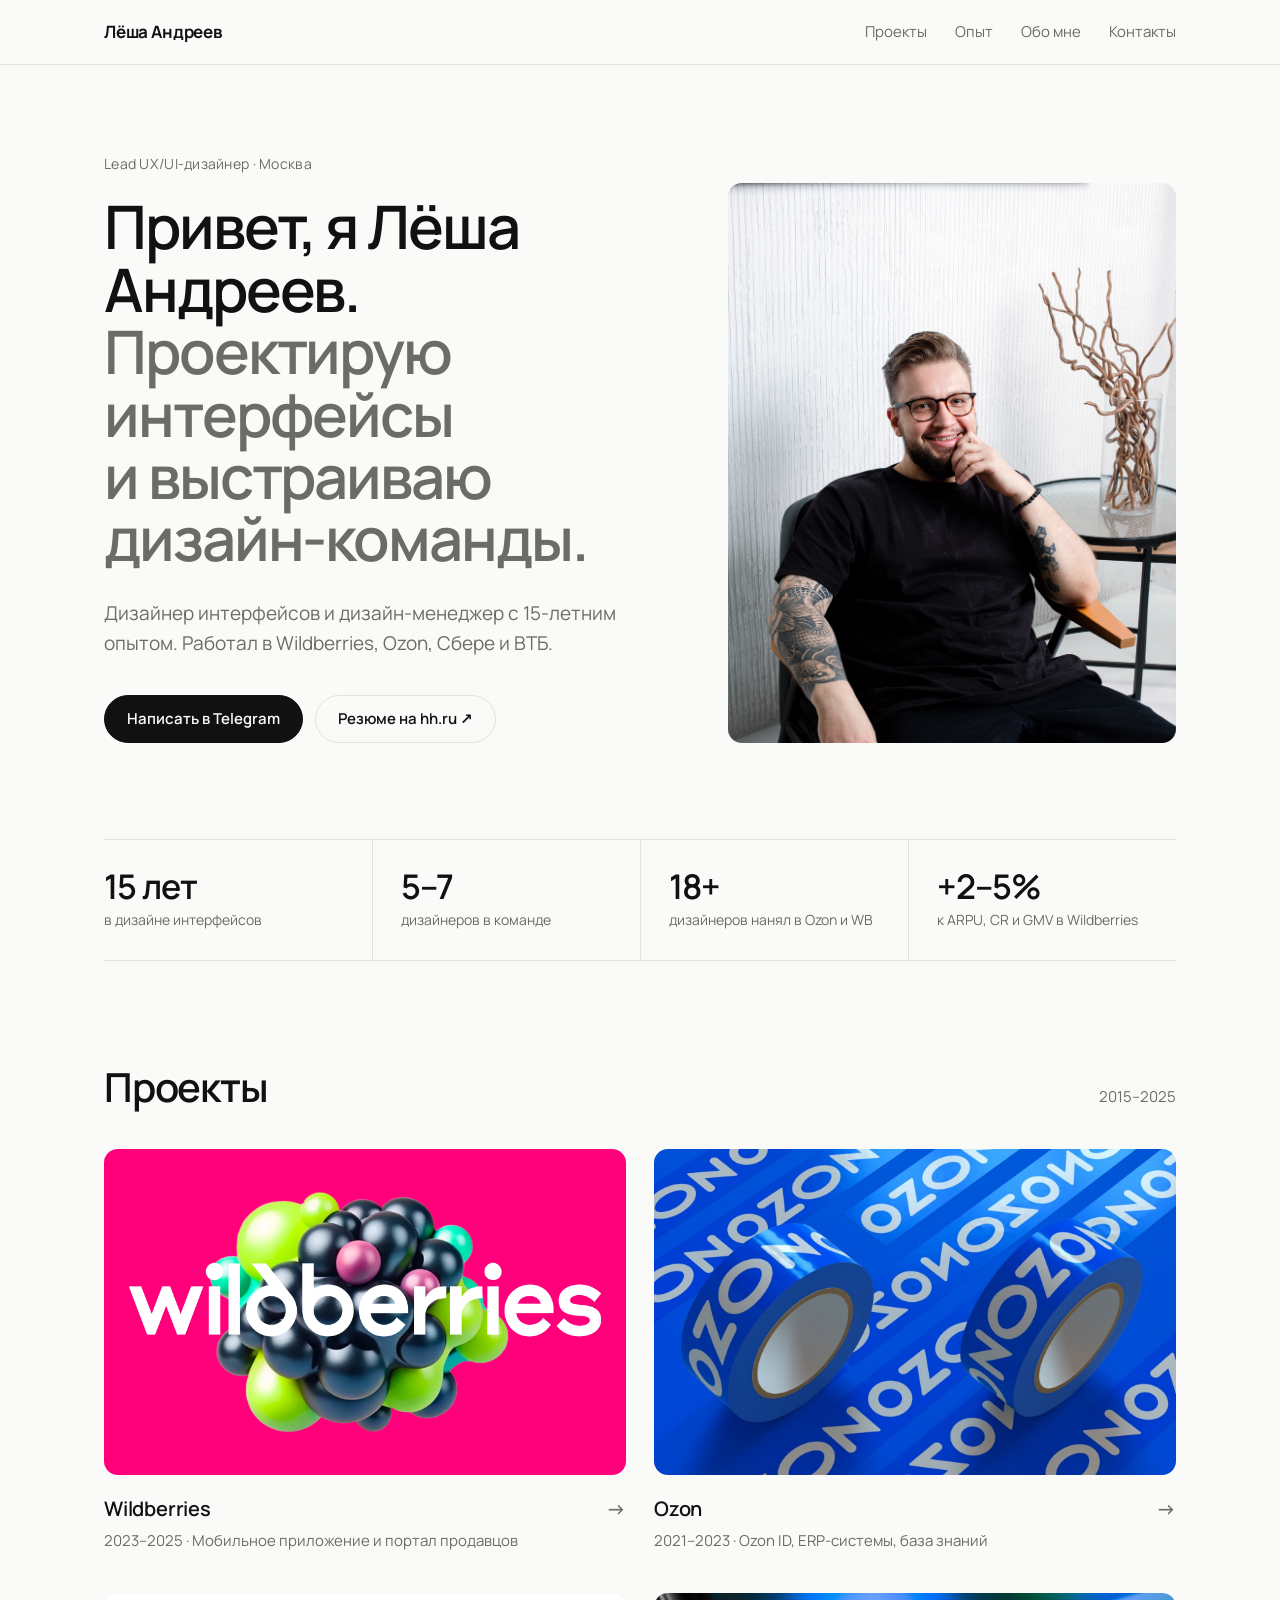
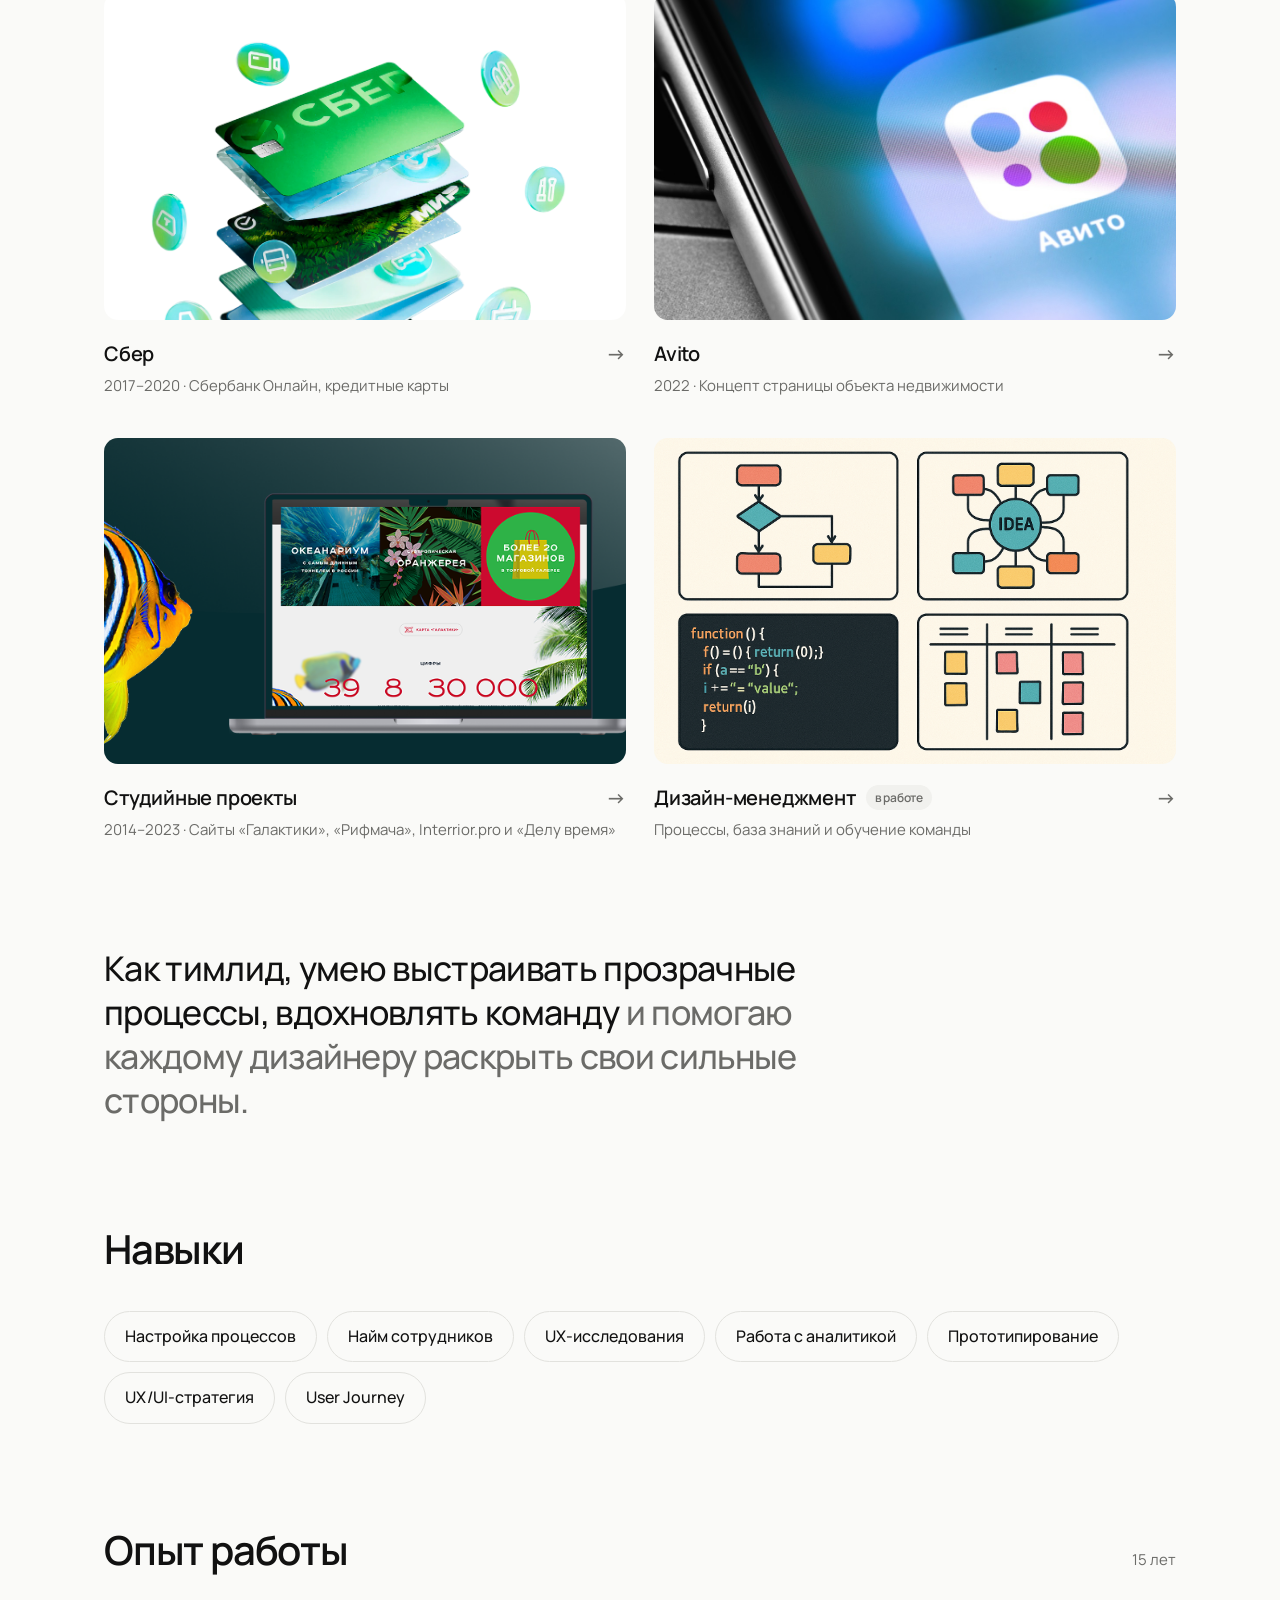
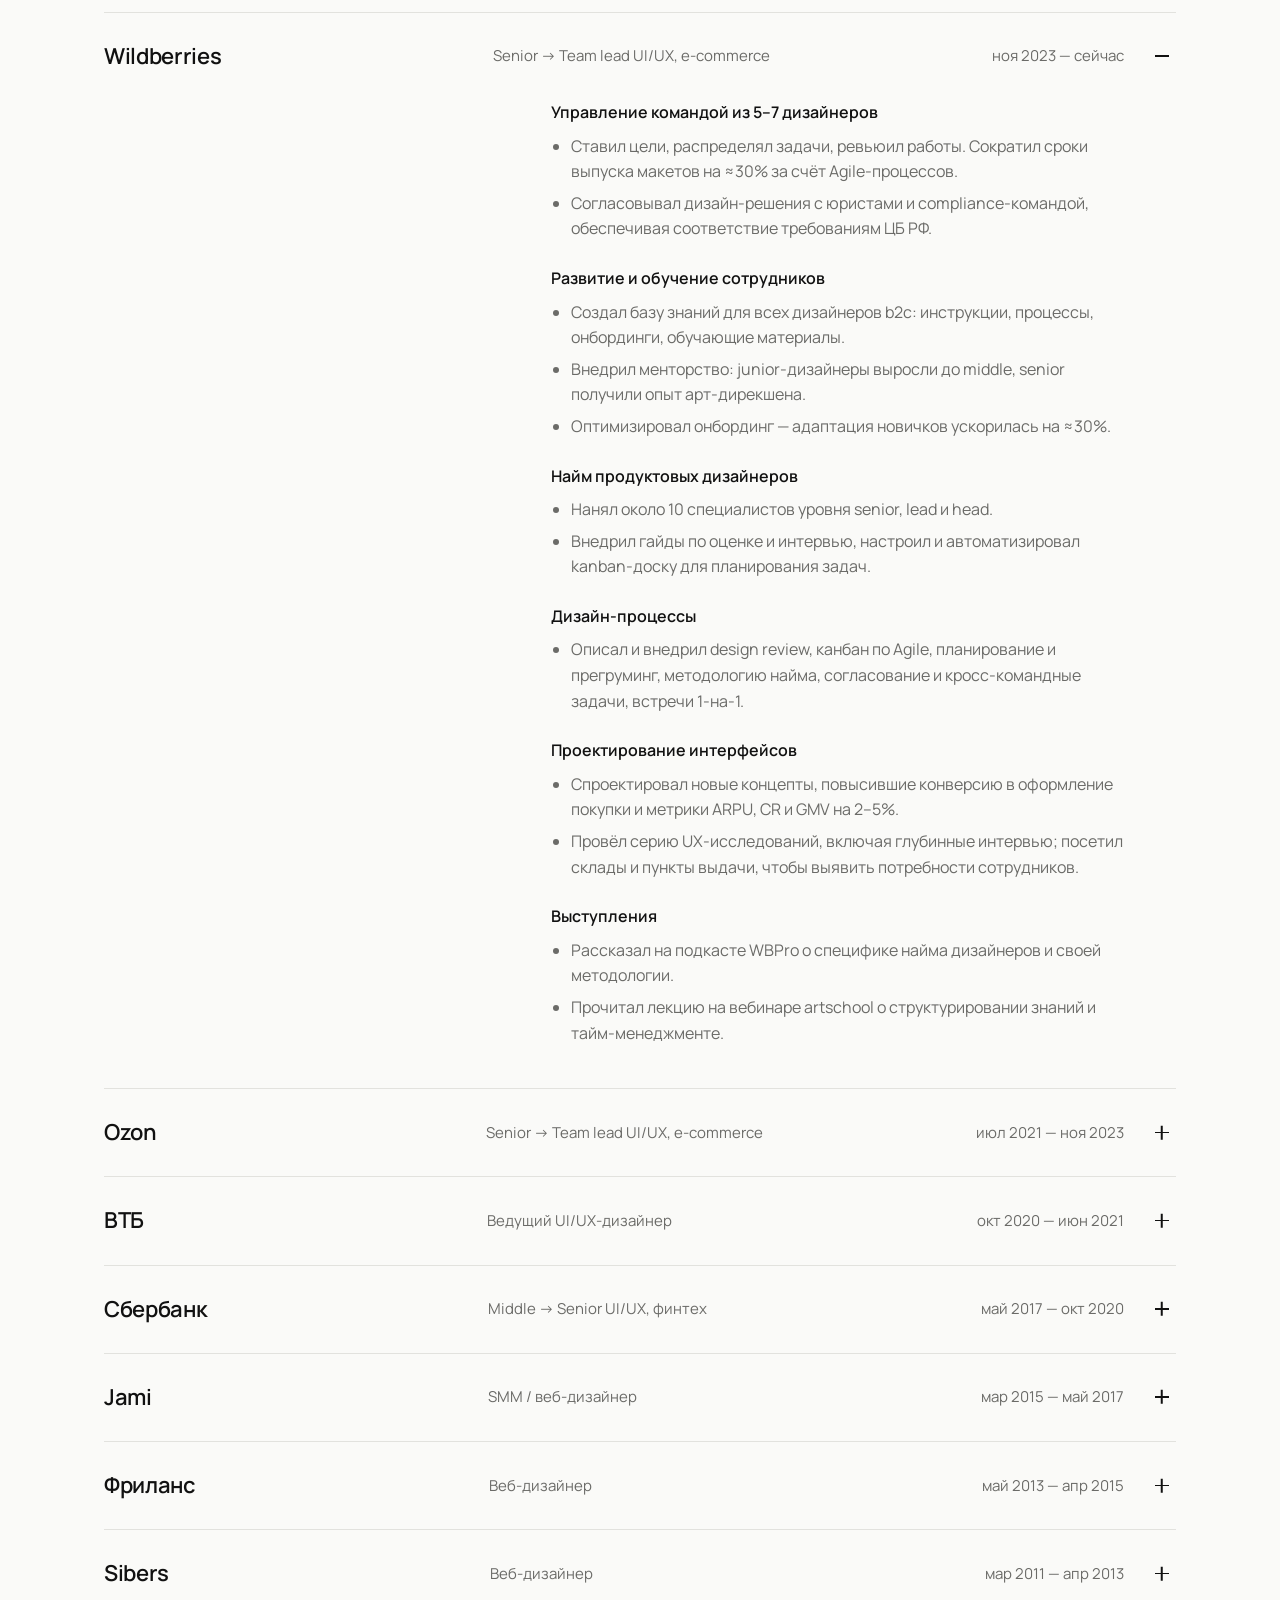
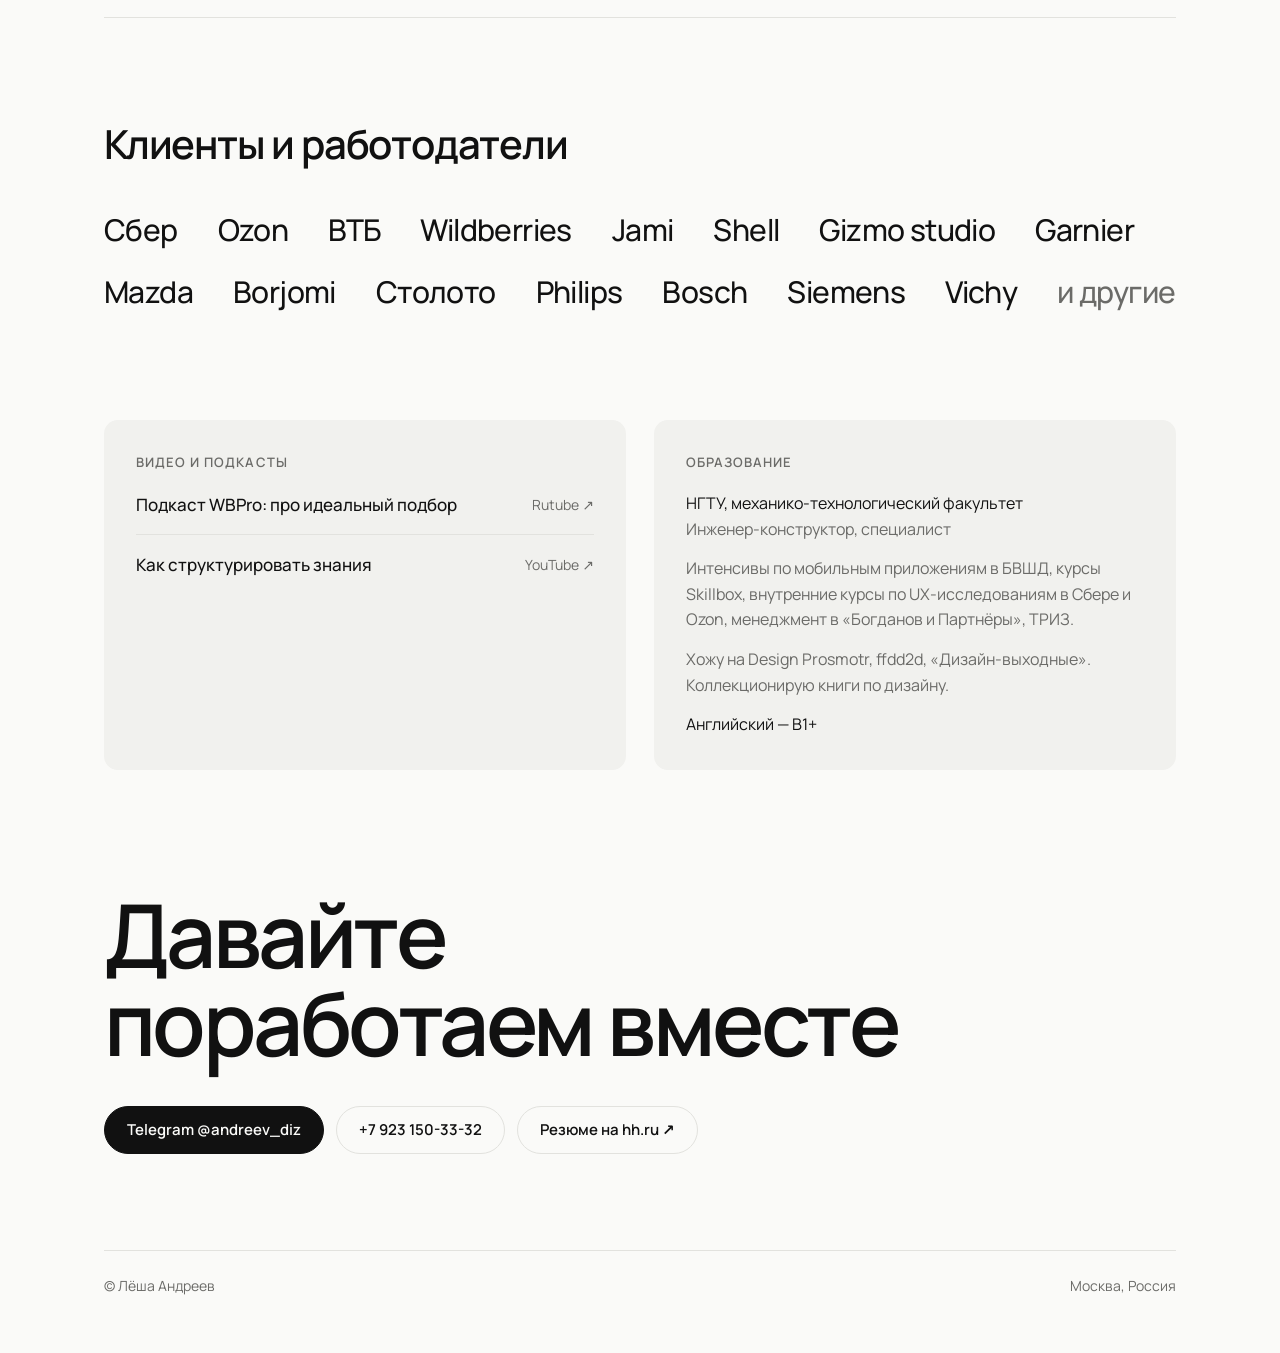
==== commit 225ff4da: "Изображения и видео в исходном качестве, без сжатия Co-Authored-By: Claude Opus 5.5 <noreply@anthrop" ====
--- a/index.html
+++ b/index.html
@@ -37,7 +37,7 @@
           <a class="btn" href="https://hh.ru/resume/7a174d0dff00e1d45f0039ed1f344945765846" target="_blank" rel="noopener">Резюме на hh.ru ↗</a>
         </div>
       </div>
-      <div class="photo"><img src="img/me.jpg" alt="Лёша Андреев" width="933" height="1400"></div>
+      <div class="photo"><img src="img/me.png" alt="Лёша Андреев" width="3693" height="5539"></div>
     </div>
 
     <div class="stats">
@@ -54,32 +54,32 @@
       </div>
       <div class="grid">
         <a class="card" href="wildberries.html">
-          <div class="cover"><img src="img/wb-cover.jpg" alt="Интерфейсы Wildberries" loading="lazy"></div>
+          <div class="cover"><img src="img/wildberries/01.png" alt="Интерфейсы Wildberries" loading="lazy"></div>
           <h3>Wildberries</h3>
           <p>2023–2025 · Мобильное приложение и портал продавцов</p>
         </a>
         <a class="card" href="ozon.html">
-          <div class="cover"><img src="img/ozon-cover.jpg" alt="Ozon" loading="lazy"></div>
+          <div class="cover"><img src="img/ozon/01.jpg" alt="Ozon" loading="lazy"></div>
           <h3>Ozon</h3>
           <p>2021–2023 · Ozon ID, ERP-системы, база знаний</p>
         </a>
         <a class="card" href="sber.html">
-          <div class="cover"><img src="img/sber-cover.jpg" alt="Кредитные карты Сбера" loading="lazy"></div>
+          <div class="cover"><img src="img/sber/01.png" alt="Кредитные карты Сбера" loading="lazy"></div>
           <h3>Сбер</h3>
           <p>2017–2020 · Сбербанк Онлайн, кредитные карты</p>
         </a>
         <a class="card" href="avito.html">
-          <div class="cover"><img src="img/avito-cover.jpg" alt="Авито" loading="lazy"></div>
+          <div class="cover"><img src="img/avito/01.jpeg" alt="Авито" loading="lazy"></div>
           <h3>Avito</h3>
           <p>2022 · Концепт страницы объекта недвижимости</p>
         </a>
         <a class="card" href="studio.html">
-          <div class="cover"><img src="img/studio-cover.jpg" alt="Сайт «Галактика»" loading="lazy"></div>
+          <div class="cover"><img src="img/studio/01.png" alt="Сайт «Галактика»" loading="lazy"></div>
           <h3>Студийные проекты</h3>
           <p>2014–2023 · Сайты «Галактики», «Рифмача», Interrior.pro и «Делу время»</p>
         </a>
         <a class="card" href="design-management.html">
-          <div class="cover"><img src="img/dm-cover.jpg" alt="Дизайн-менеджмент" loading="lazy"></div>
+          <div class="cover"><img src="img/design-management/01.png" alt="Дизайн-менеджмент" loading="lazy"></div>
           <h3>Дизайн-менеджмент <span class="tag">в работе</span></h3>
           <p>Процессы, база знаний и обучение команды</p>
         </a>
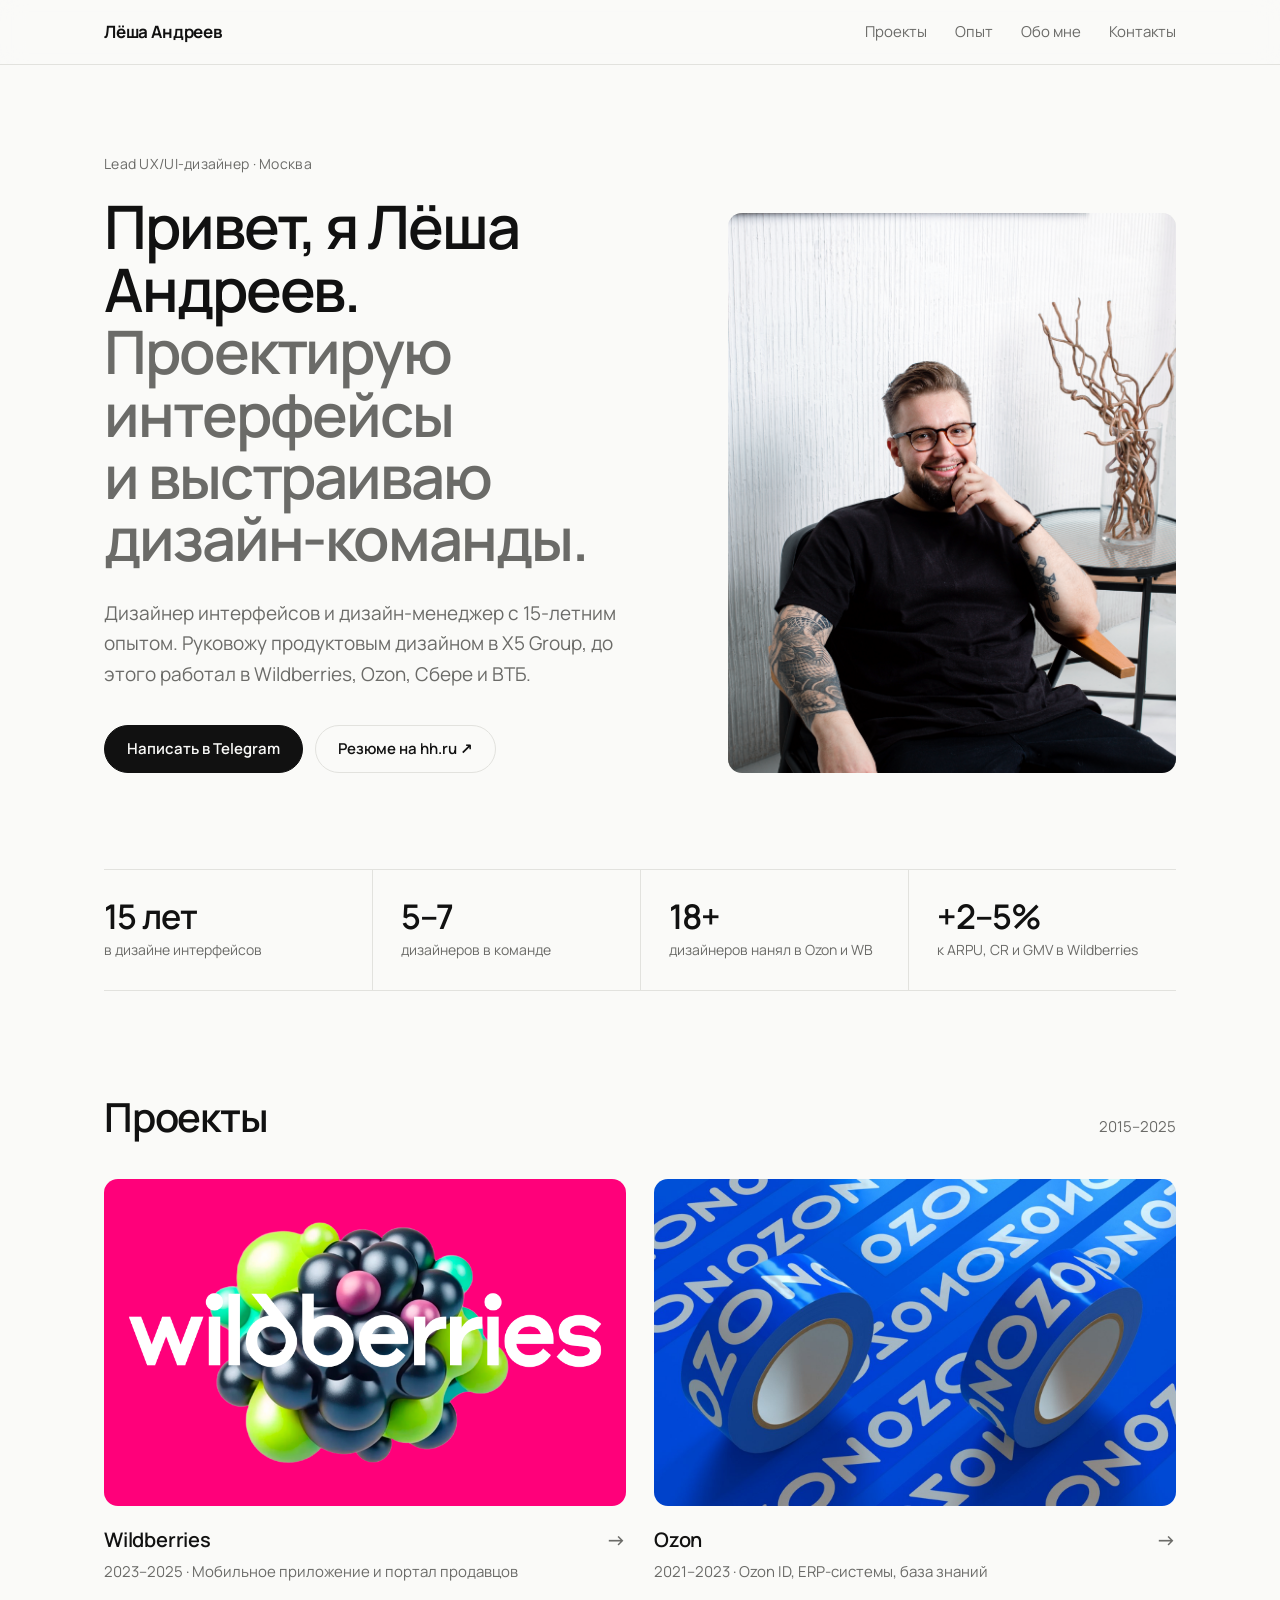
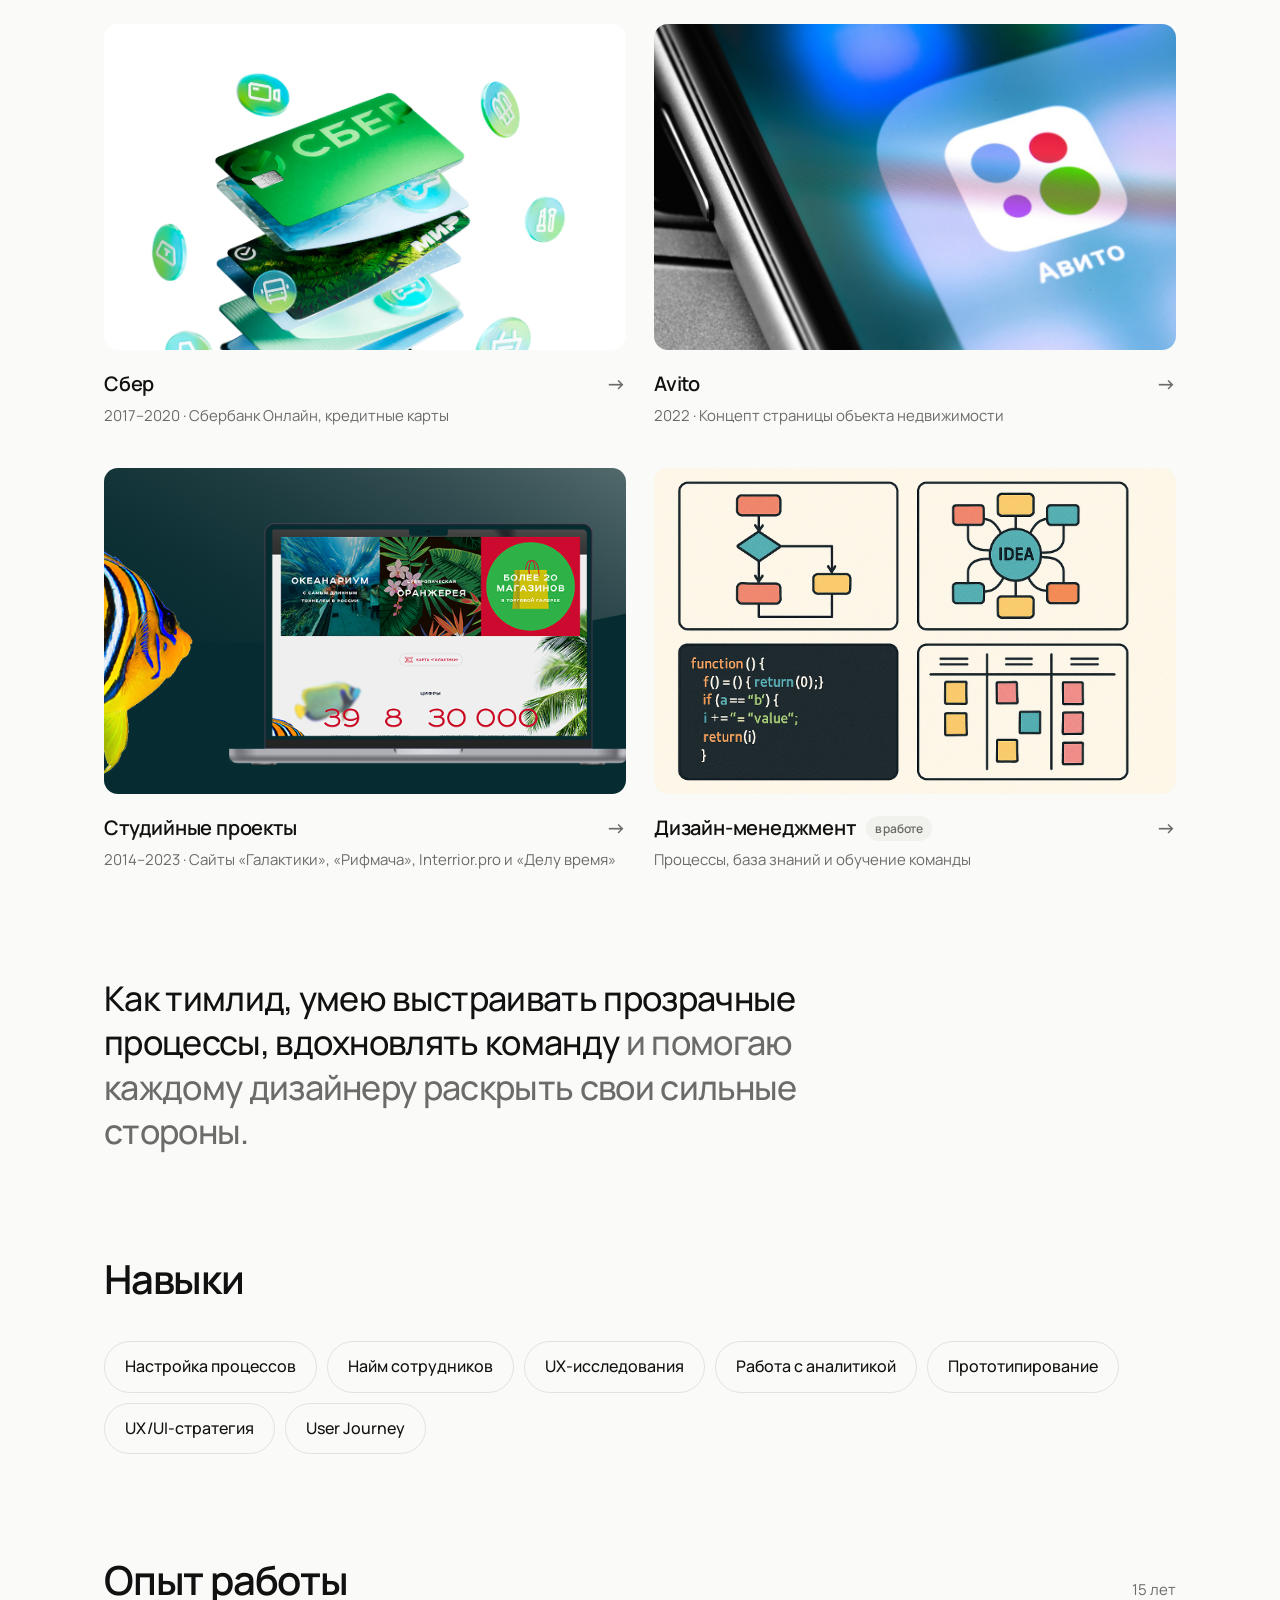
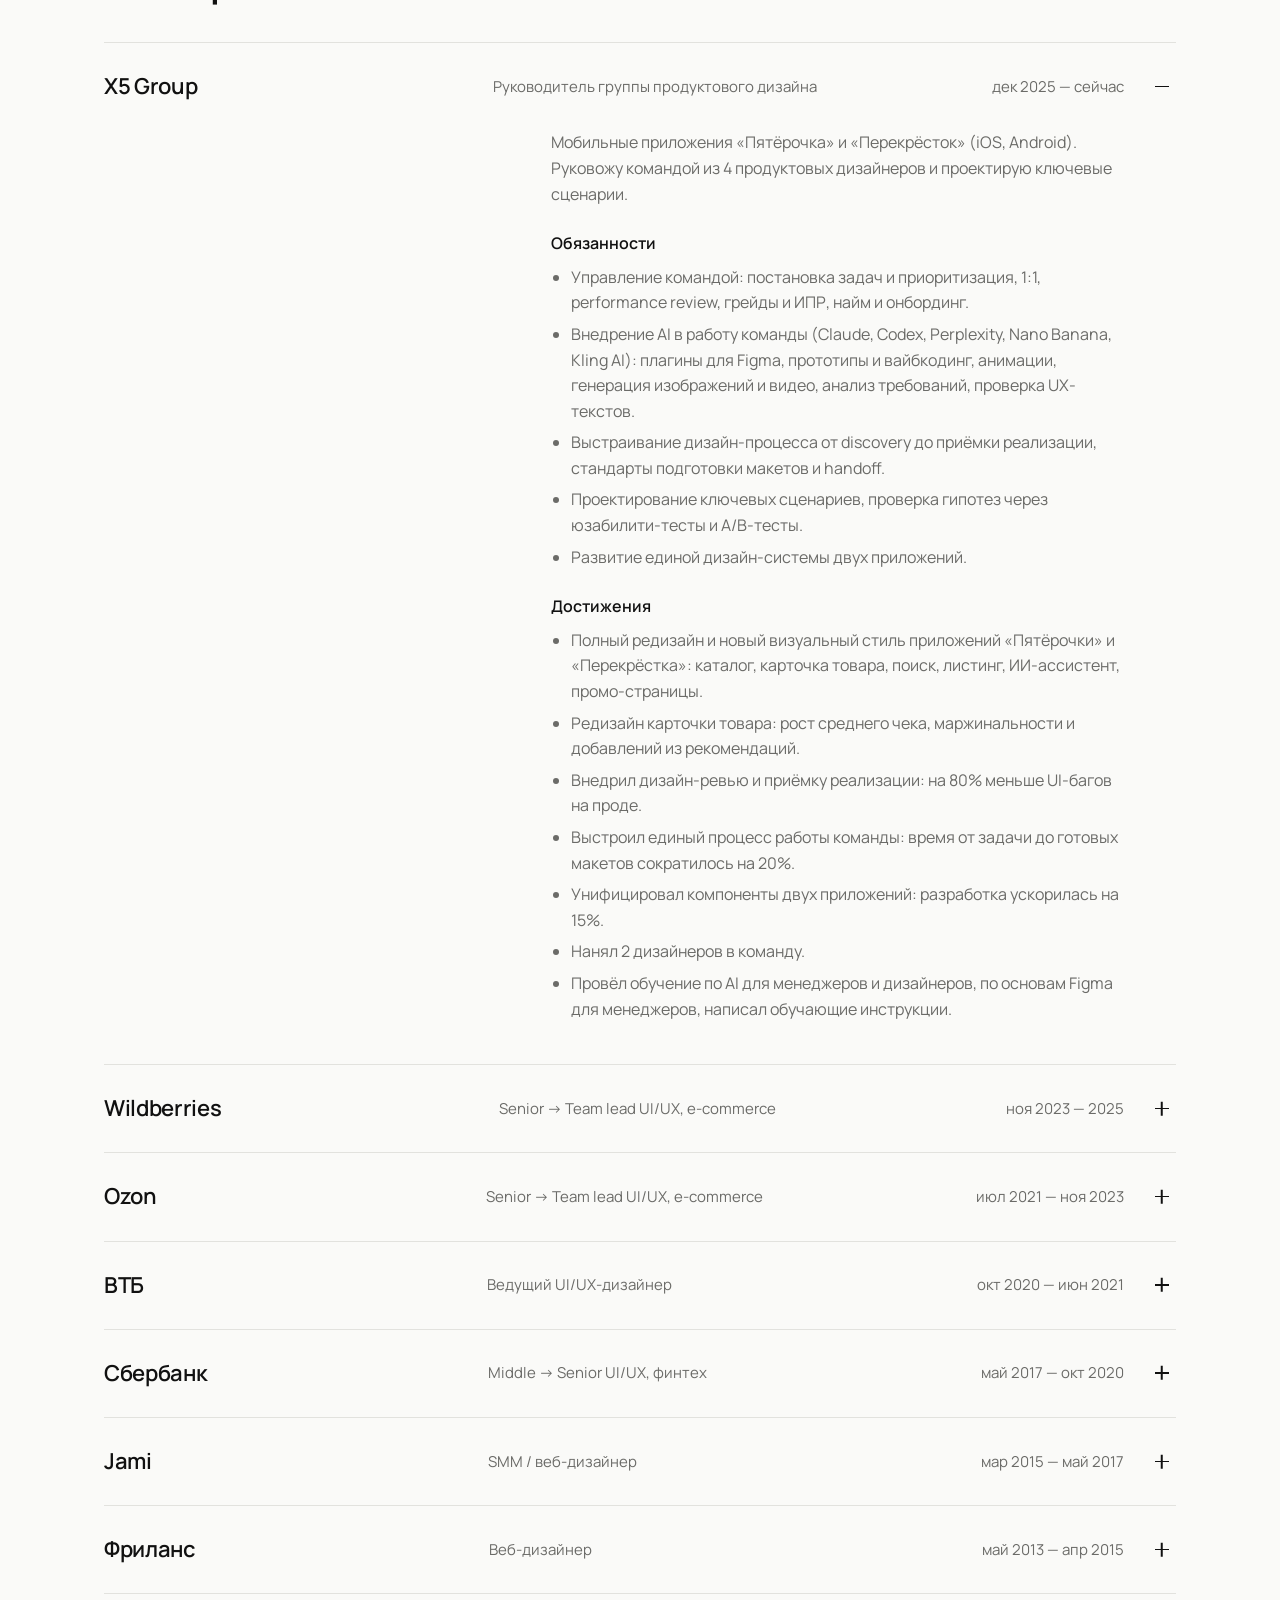
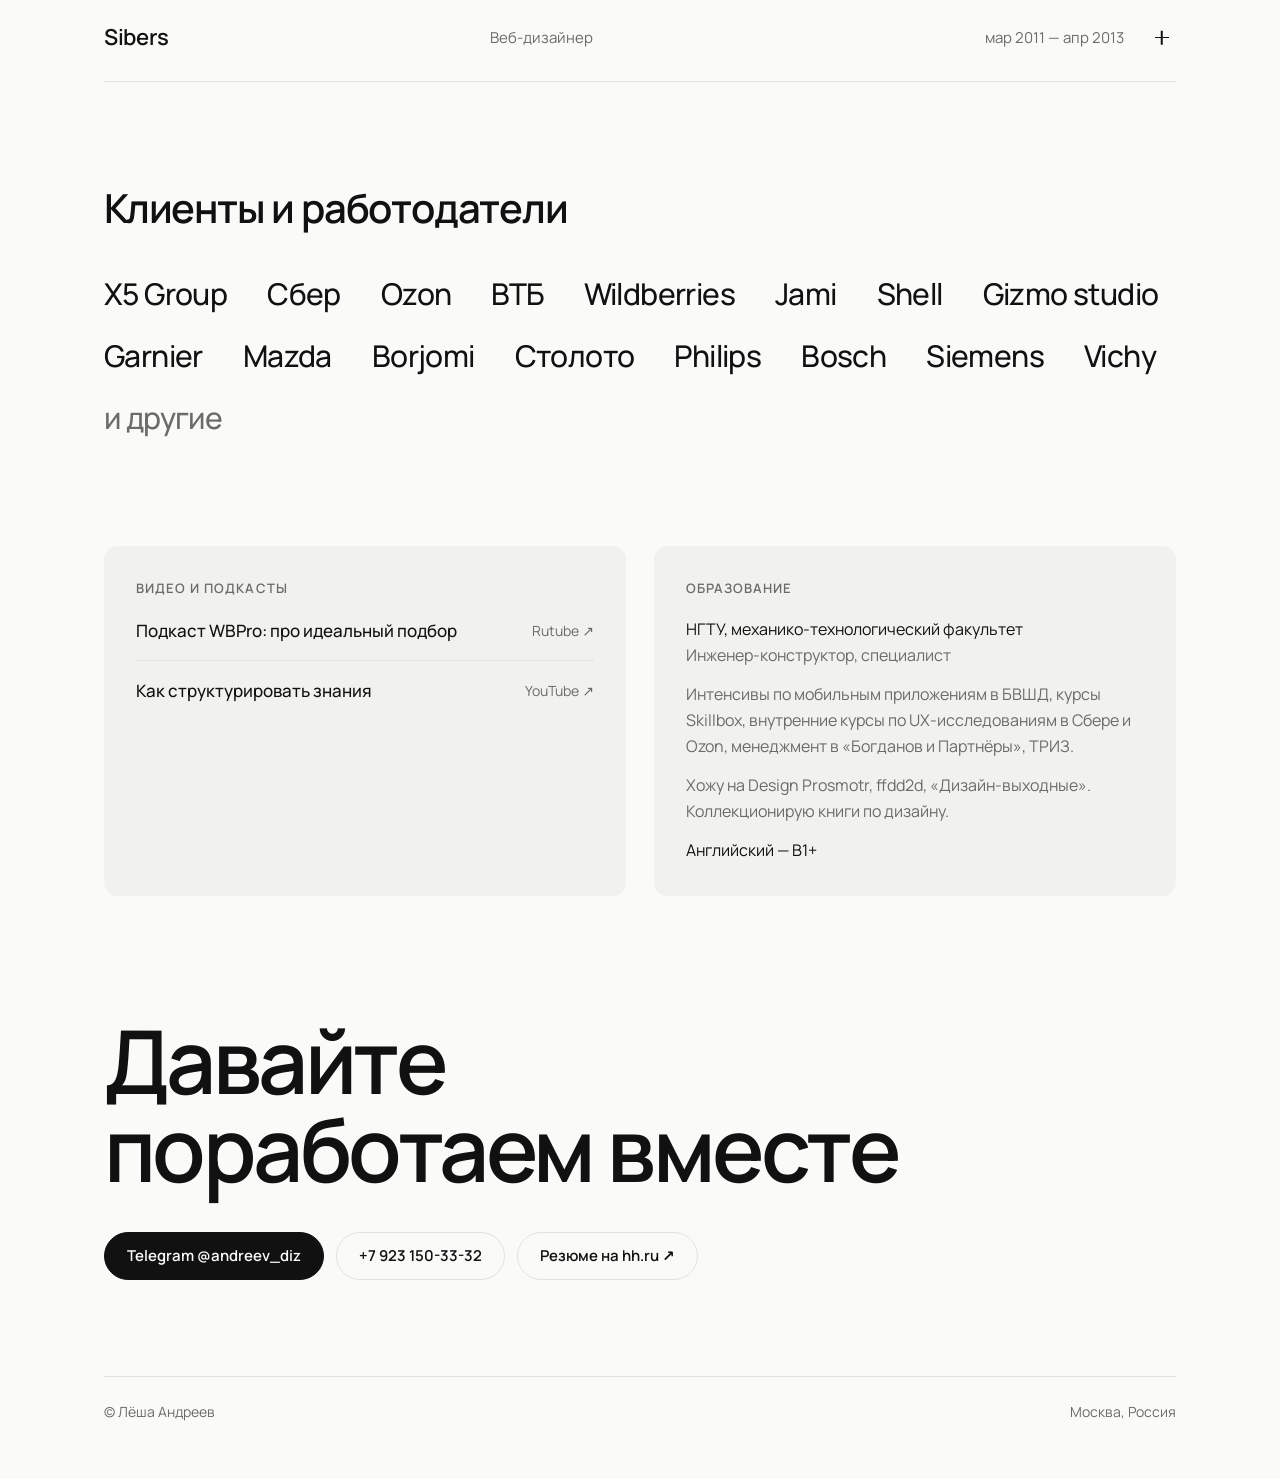
==== commit 8f007914: "Опыт работы: X5 Group Co-Authored-By: Claude Opus 5.5 <noreply@anthropic.com>" ====
--- a/index.html
+++ b/index.html
@@ -4,11 +4,14 @@
 <meta charset="utf-8">
 <meta name="viewport" content="width=device-width, initial-scale=1">
 <title>Портфолио Лёши Андреева</title>
-<meta name="description" content="Портфолио Лёши Андреева: lead UX/UI-дизайнер и дизайн-менеджер, 15 лет опыта. Wildberries, Ozon, Сбер, ВТБ.">
+<meta name="description" content="Портфолио Лёши Андреева: lead UX/UI-дизайнер и дизайн-менеджер, 15 лет опыта. X5 Group, Wildberries, Ozon, Сбер, ВТБ.">
 <link rel="preconnect" href="https://fonts.googleapis.com">
 <link rel="preconnect" href="https://fonts.gstatic.com" crossorigin>
 <link href="https://fonts.googleapis.com/css2?family=Manrope:wght@400;500;600;700&display=swap" rel="stylesheet">
 <link rel="stylesheet" href="style.css">
+<link rel="icon" href="favicon.svg" type="image/svg+xml">
+<link rel="icon" href="favicon-32.png" sizes="32x32" type="image/png">
+<link rel="apple-touch-icon" href="apple-touch-icon.png">
 </head>
 <body>
 
@@ -31,7 +34,7 @@
       <div>
         <div class="eyebrow">Lead UX/UI-дизайнер · Москва</div>
         <h1>Привет, я Лёша Андреев.<br><span>Проектирую интерфейсы и&nbsp;выстраиваю дизайн-команды.</span></h1>
-        <p class="lead">Дизайнер интерфейсов и дизайн-менеджер с 15-летним опытом. Работал в Wildberries, Ozon, Сбере и ВТБ.</p>
+        <p class="lead">Дизайнер интерфейсов и дизайн-менеджер с 15-летним опытом. Руковожу продуктовым дизайном в X5 Group, до этого работал в Wildberries, Ozon, Сбере и ВТБ.</p>
         <div class="actions">
           <a class="btn primary" href="https://t.me/andreev_diz" target="_blank" rel="noopener">Написать в Telegram</a>
           <a class="btn" href="https://hh.ru/resume/7a174d0dff00e1d45f0039ed1f344945765846" target="_blank" rel="noopener">Резюме на hh.ru ↗</a>
@@ -109,7 +112,32 @@
       <div class="jobs">
 
         <details open>
-          <summary><span class="co">Wildberries</span><span class="role">Senior → Team lead UI/UX, e-commerce</span><span class="when">ноя 2023 — сейчас</span><span class="plus"></span></summary>
+          <summary><span class="co">X5 Group</span><span class="role">Руководитель группы продуктового дизайна</span><span class="when">дек 2025 — сейчас</span><span class="plus"></span></summary>
+          <div class="job-body"><div>
+            <p>Мобильные приложения «Пятёрочка» и «Перекрёсток» (iOS, Android). Руковожу командой из 4 продуктовых дизайнеров и проектирую ключевые сценарии.</p>
+            <h4>Обязанности</h4>
+            <ul>
+              <li>Управление командой: постановка задач и приоритизация, 1:1, performance review, грейды и ИПР, найм и онбординг.</li>
+              <li>Внедрение AI в работу команды (Claude, Codex, Perplexity, Nano Banana, Kling AI): плагины для Figma, прототипы и вайбкодинг, анимации, генерация изображений и видео, анализ требований, проверка UX-текстов.</li>
+              <li>Выстраивание дизайн-процесса от discovery до приёмки реализации, стандарты подготовки макетов и handoff.</li>
+              <li>Проектирование ключевых сценариев, проверка гипотез через юзабилити-тесты и A/B-тесты.</li>
+              <li>Развитие единой дизайн-системы двух приложений.</li>
+            </ul>
+            <h4>Достижения</h4>
+            <ul>
+              <li>Полный редизайн и новый визуальный стиль приложений «Пятёрочки» и «Перекрёстка»: каталог, карточка товара, поиск, листинг, ИИ-ассистент, промо-страницы.</li>
+              <li>Редизайн карточки товара: рост среднего чека, маржинальности и добавлений из рекомендаций.</li>
+              <li>Внедрил дизайн-ревью и приёмку реализации: на 80% меньше UI-багов на проде.</li>
+              <li>Выстроил единый процесс работы команды: время от задачи до готовых макетов сократилось на 20%.</li>
+              <li>Унифицировал компоненты двух приложений: разработка ускорилась на 15%.</li>
+              <li>Нанял 2 дизайнеров в команду.</li>
+              <li>Провёл обучение по AI для менеджеров и дизайнеров, по основам Figma для менеджеров, написал обучающие инструкции.</li>
+            </ul>
+          </div></div>
+        </details>
+
+        <details>
+          <summary><span class="co">Wildberries</span><span class="role">Senior → Team lead UI/UX, e-commerce</span><span class="when">ноя 2023 — 2025</span><span class="plus"></span></summary>
           <div class="job-body"><div>
             <h4>Управление командой из 5–7 дизайнеров</h4>
             <ul>
@@ -261,7 +289,7 @@
     <section>
       <div class="sec-head"><h2>Клиенты и работодатели</h2></div>
       <div class="clients">
-        <span>Сбер</span><span>Ozon</span><span>ВТБ</span><span>Wildberries</span><span>Jami</span><span>Shell</span><span>Gizmo studio</span><span>Garnier</span><span>Mazda</span><span>Borjomi</span><span>Столото</span><span>Philips</span><span>Bosch</span><span>Siemens</span><span>Vichy</span><span>и другие</span>
+        <span>X5 Group</span><span>Сбер</span><span>Ozon</span><span>ВТБ</span><span>Wildberries</span><span>Jami</span><span>Shell</span><span>Gizmo studio</span><span>Garnier</span><span>Mazda</span><span>Borjomi</span><span>Столото</span><span>Philips</span><span>Bosch</span><span>Siemens</span><span>Vichy</span><span>и другие</span>
       </div>
     </section>
 
